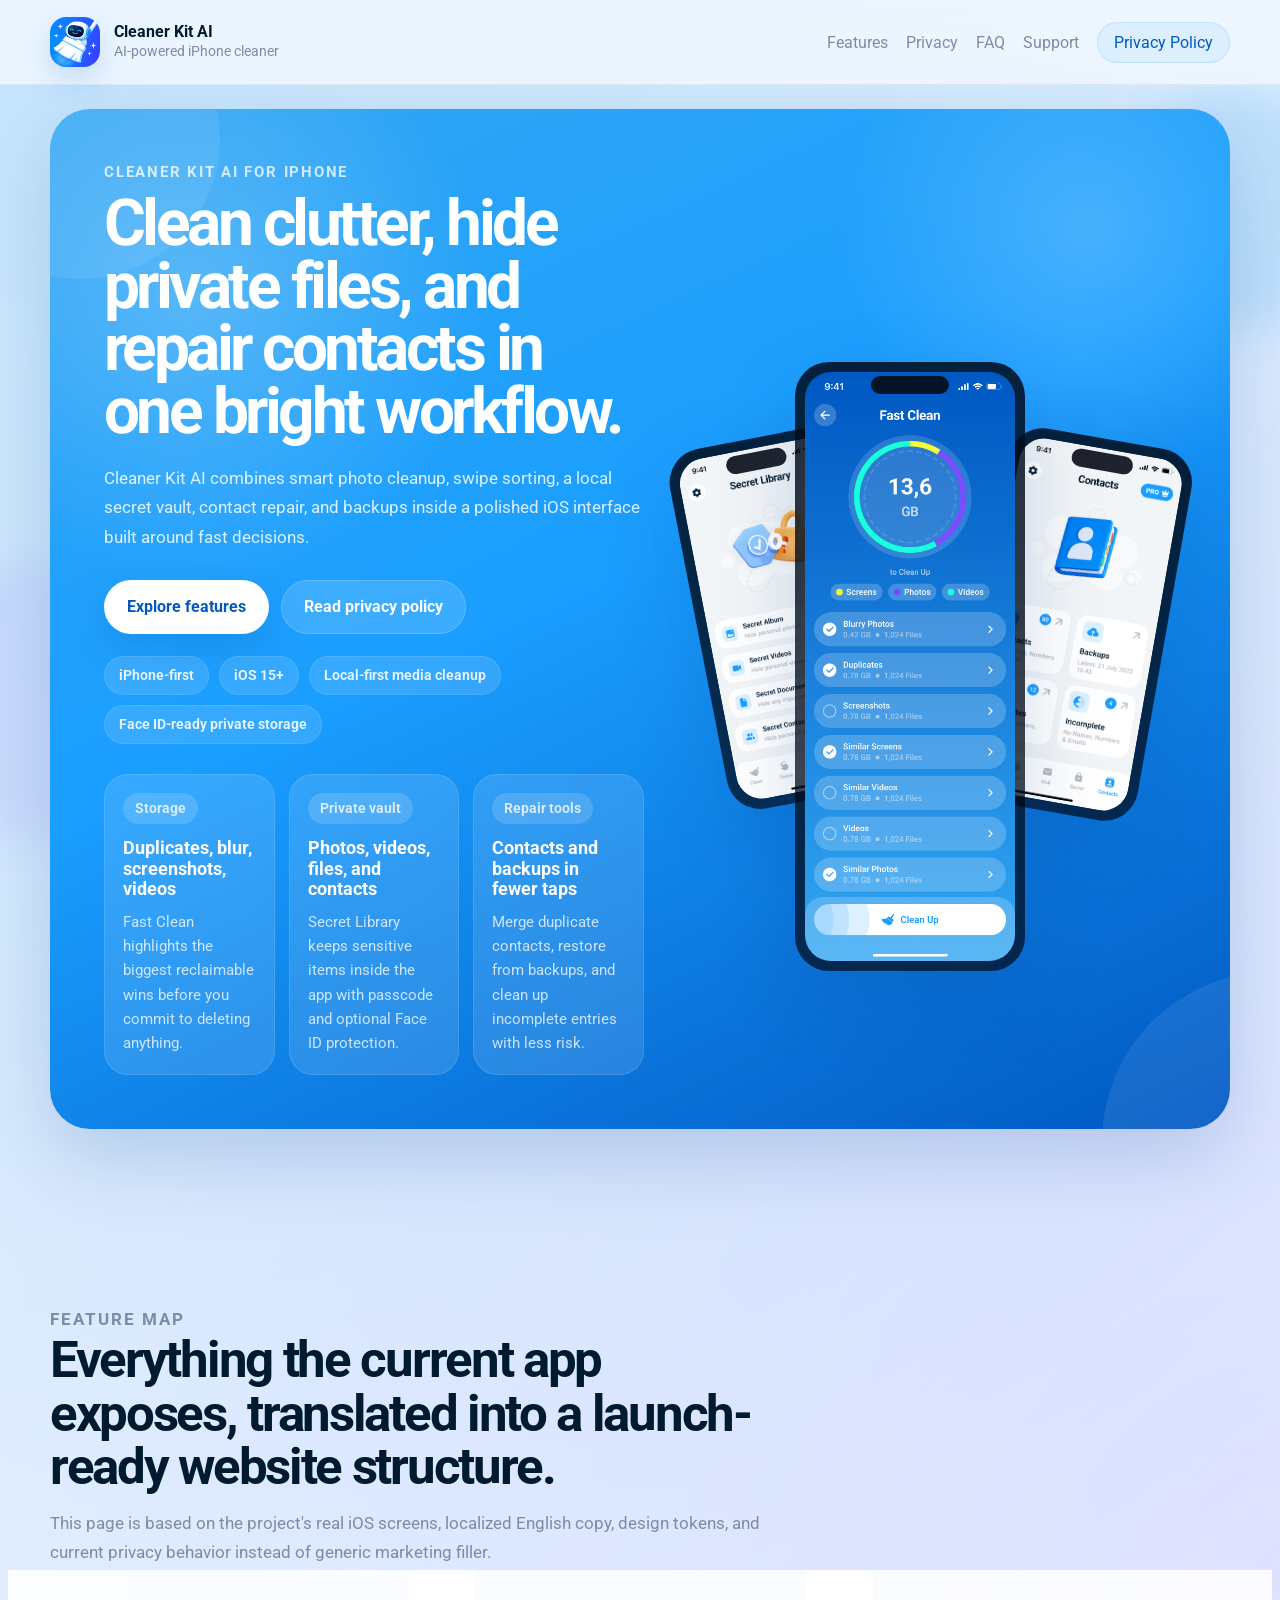
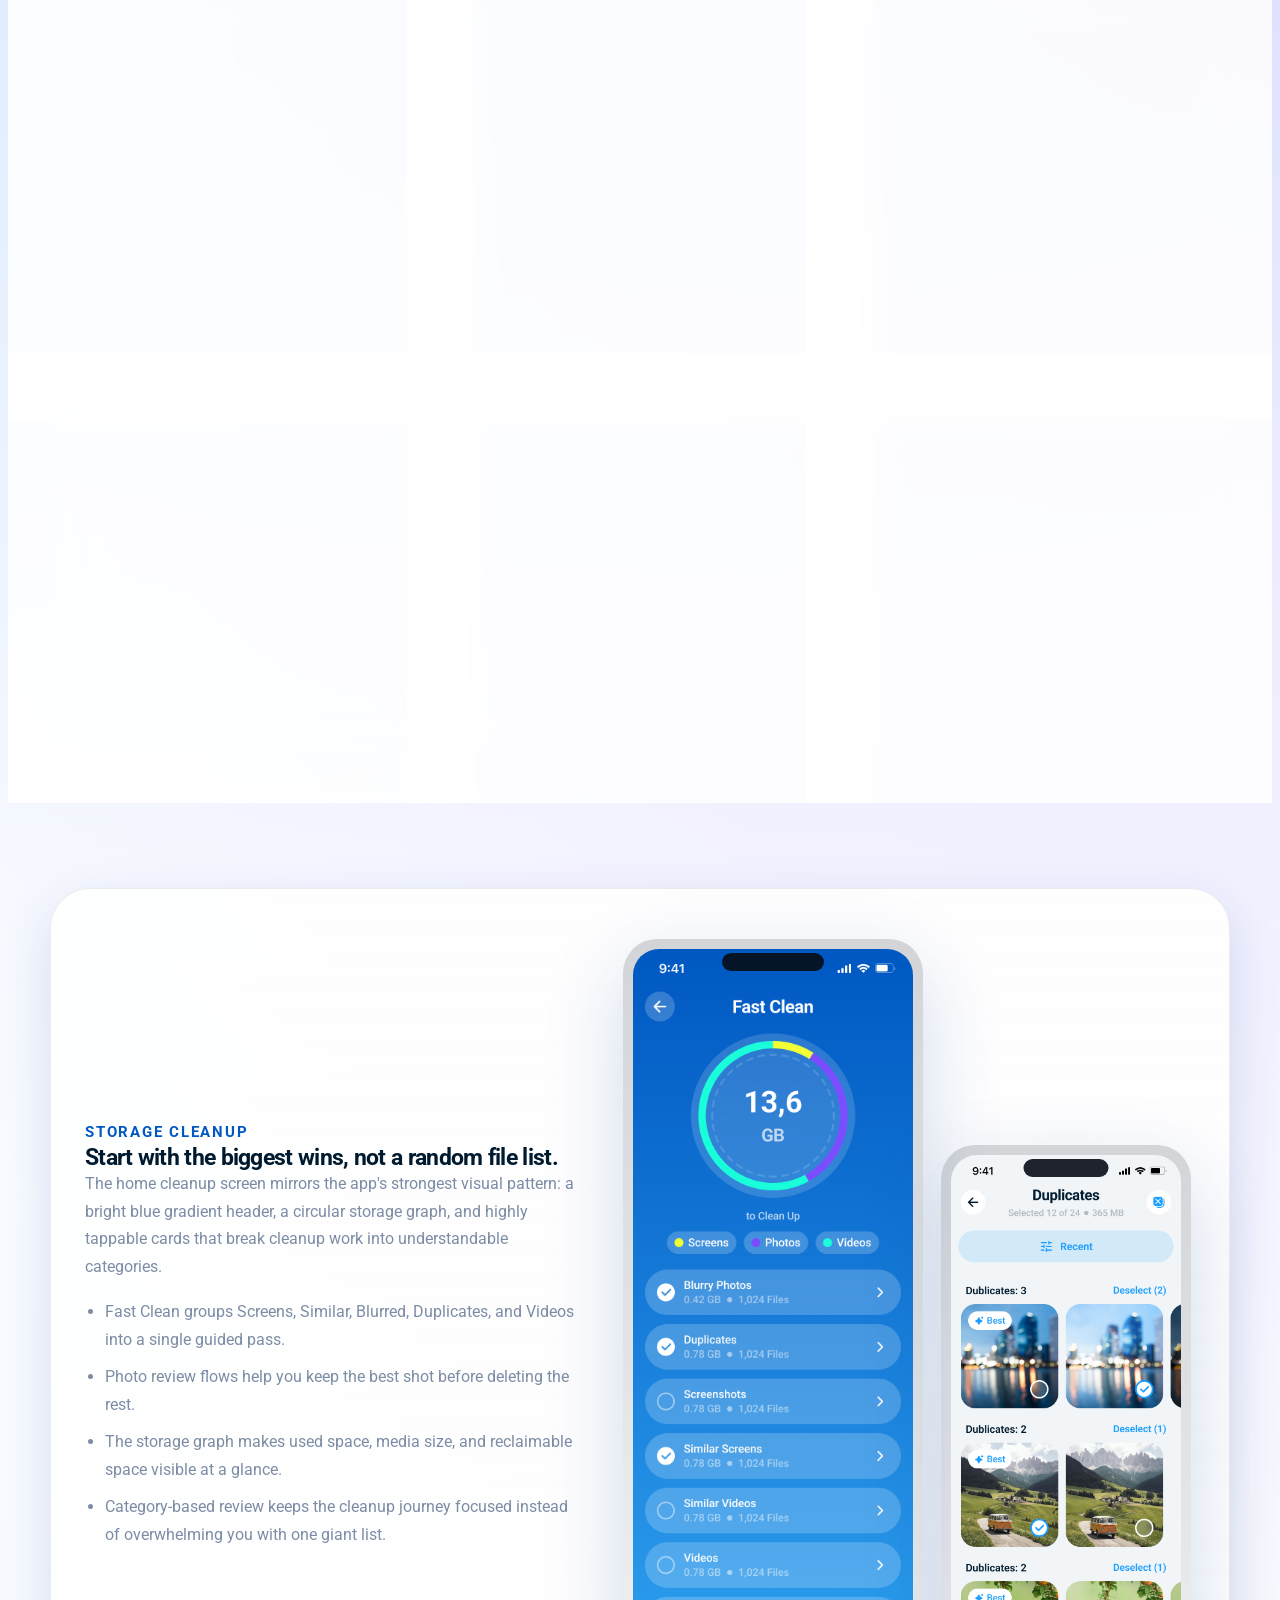
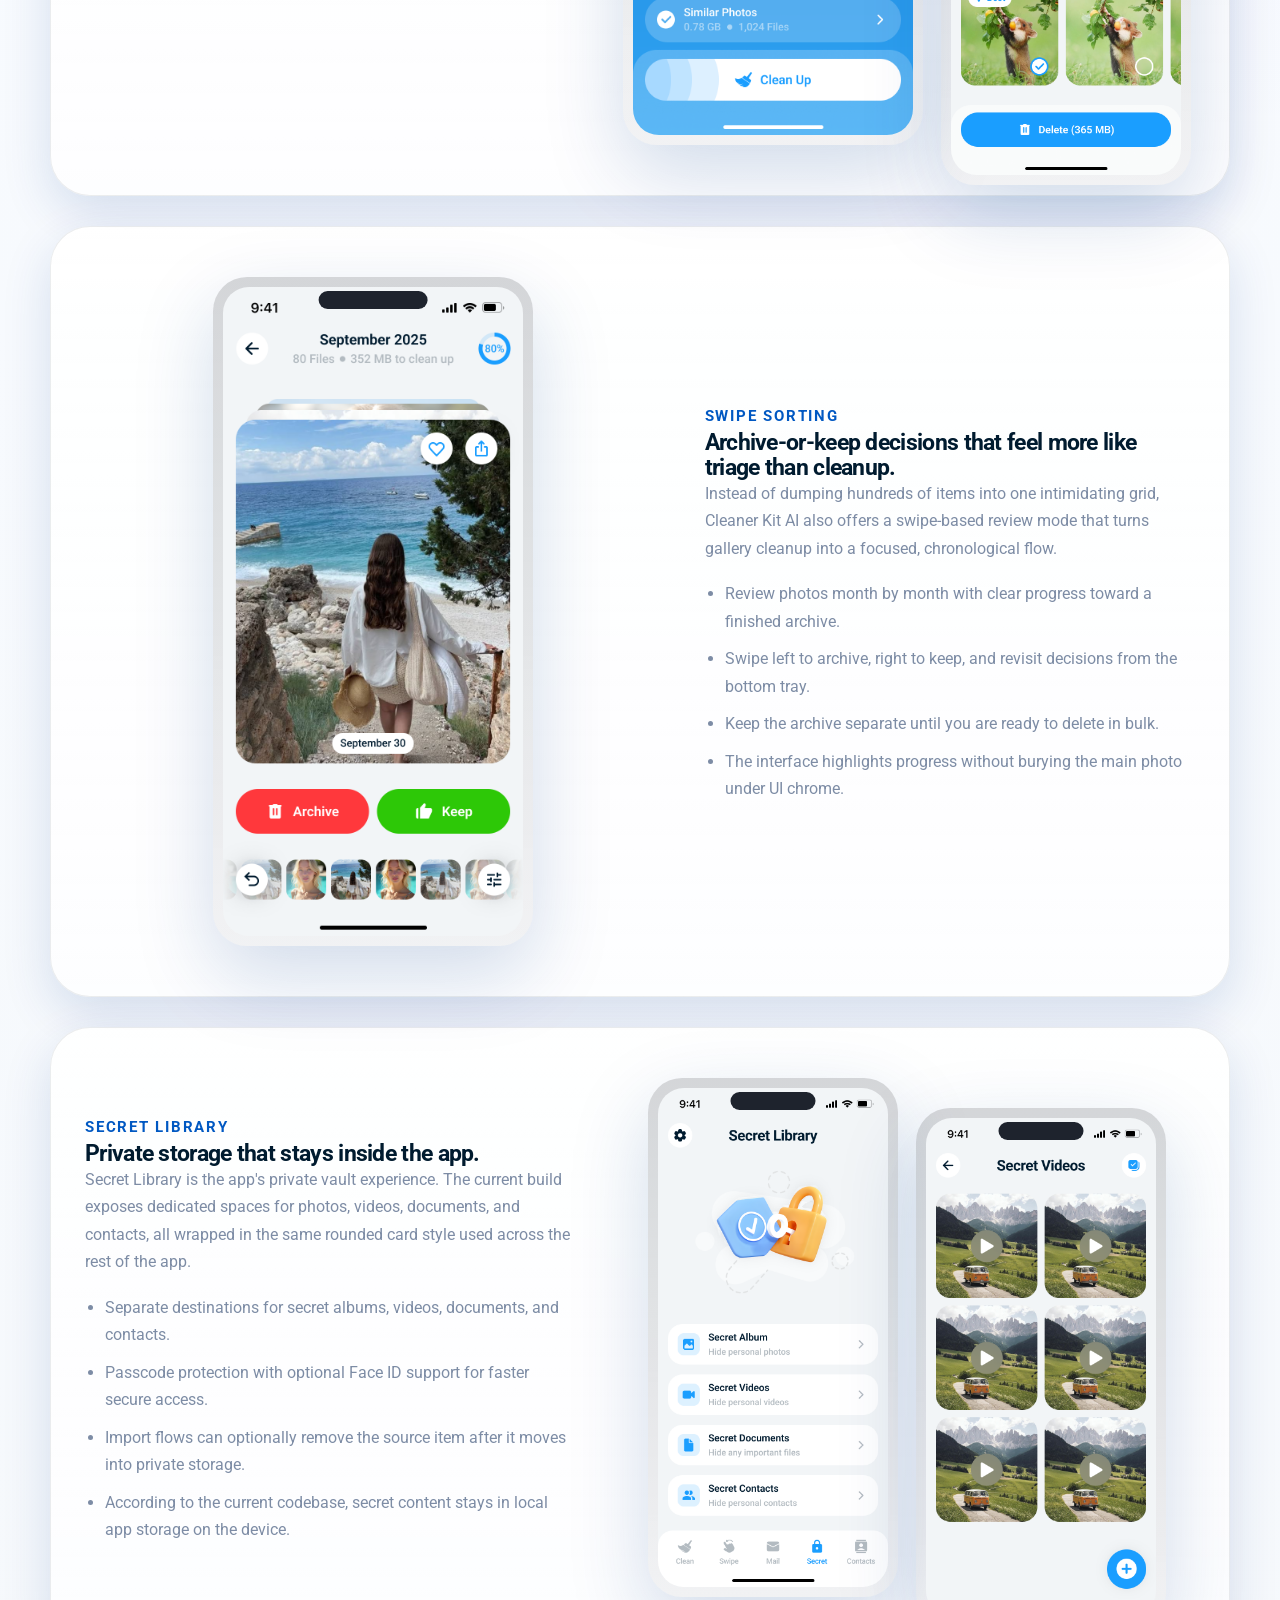
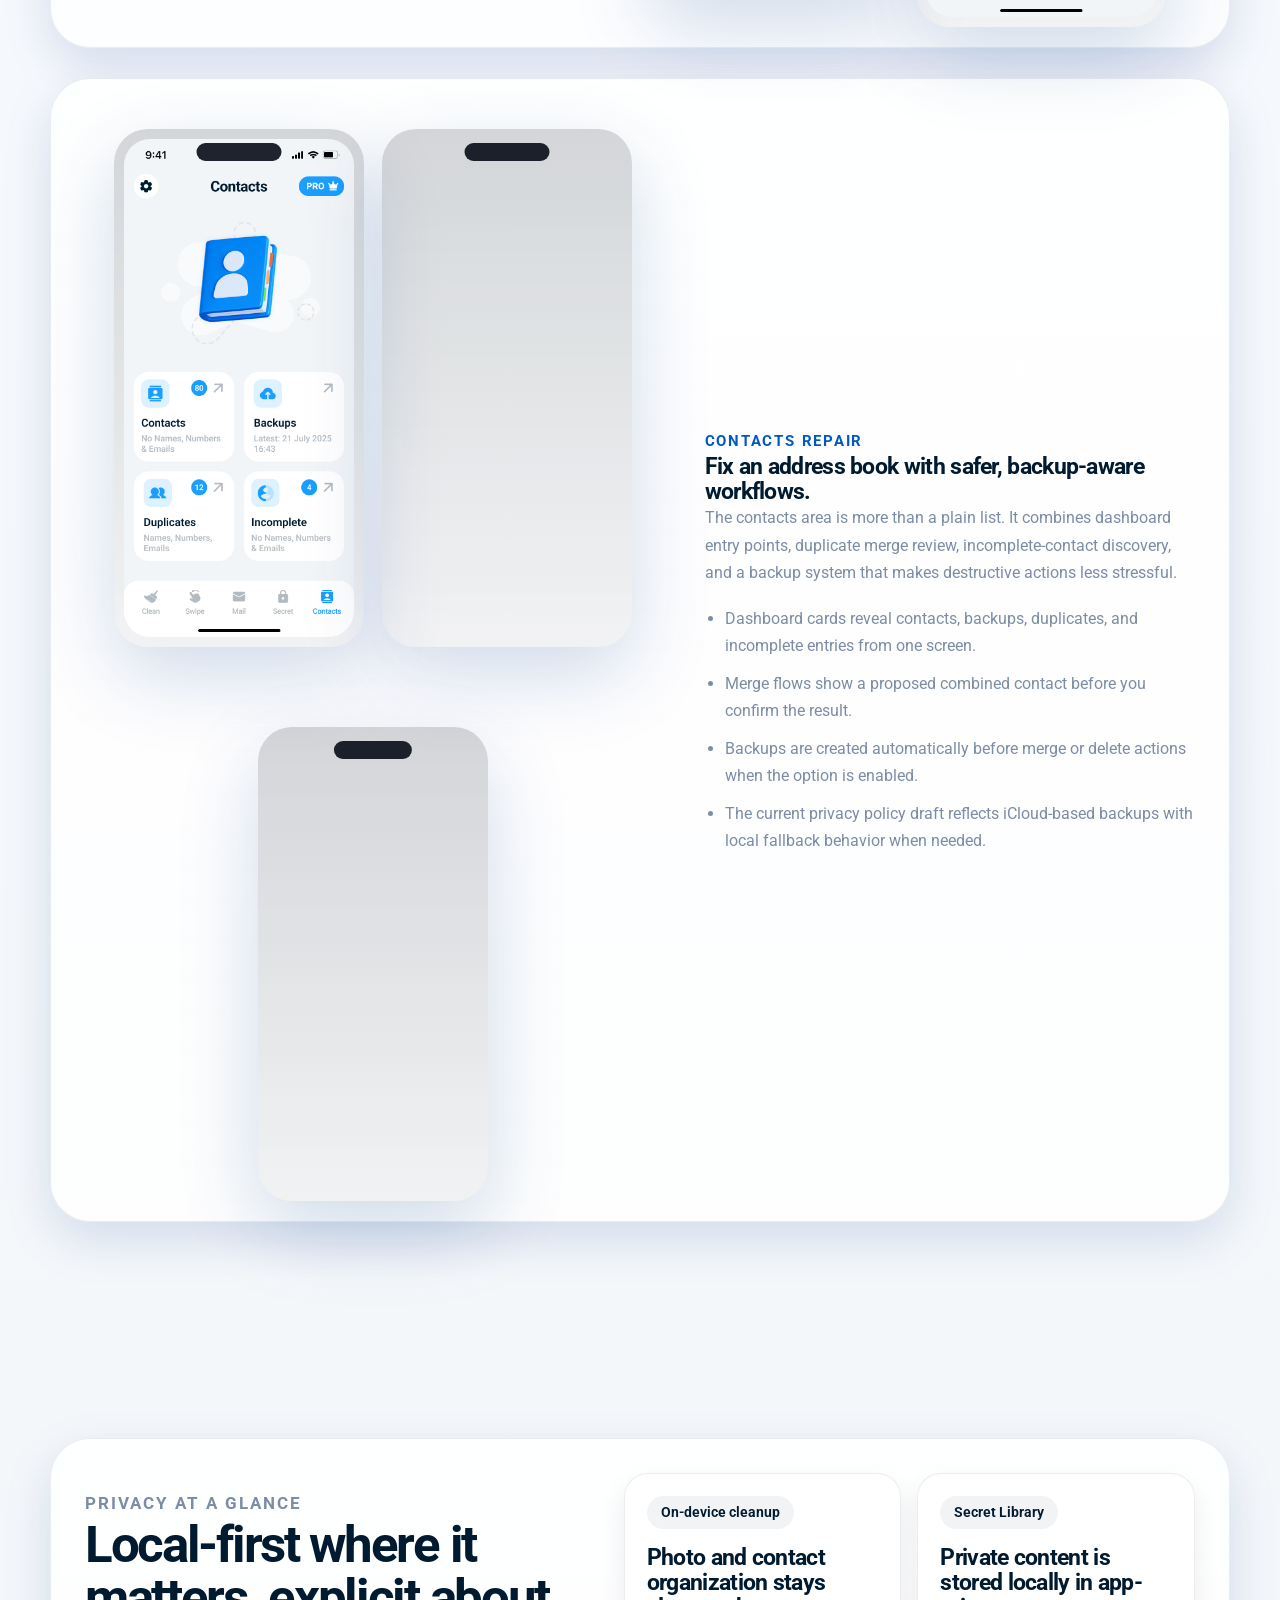
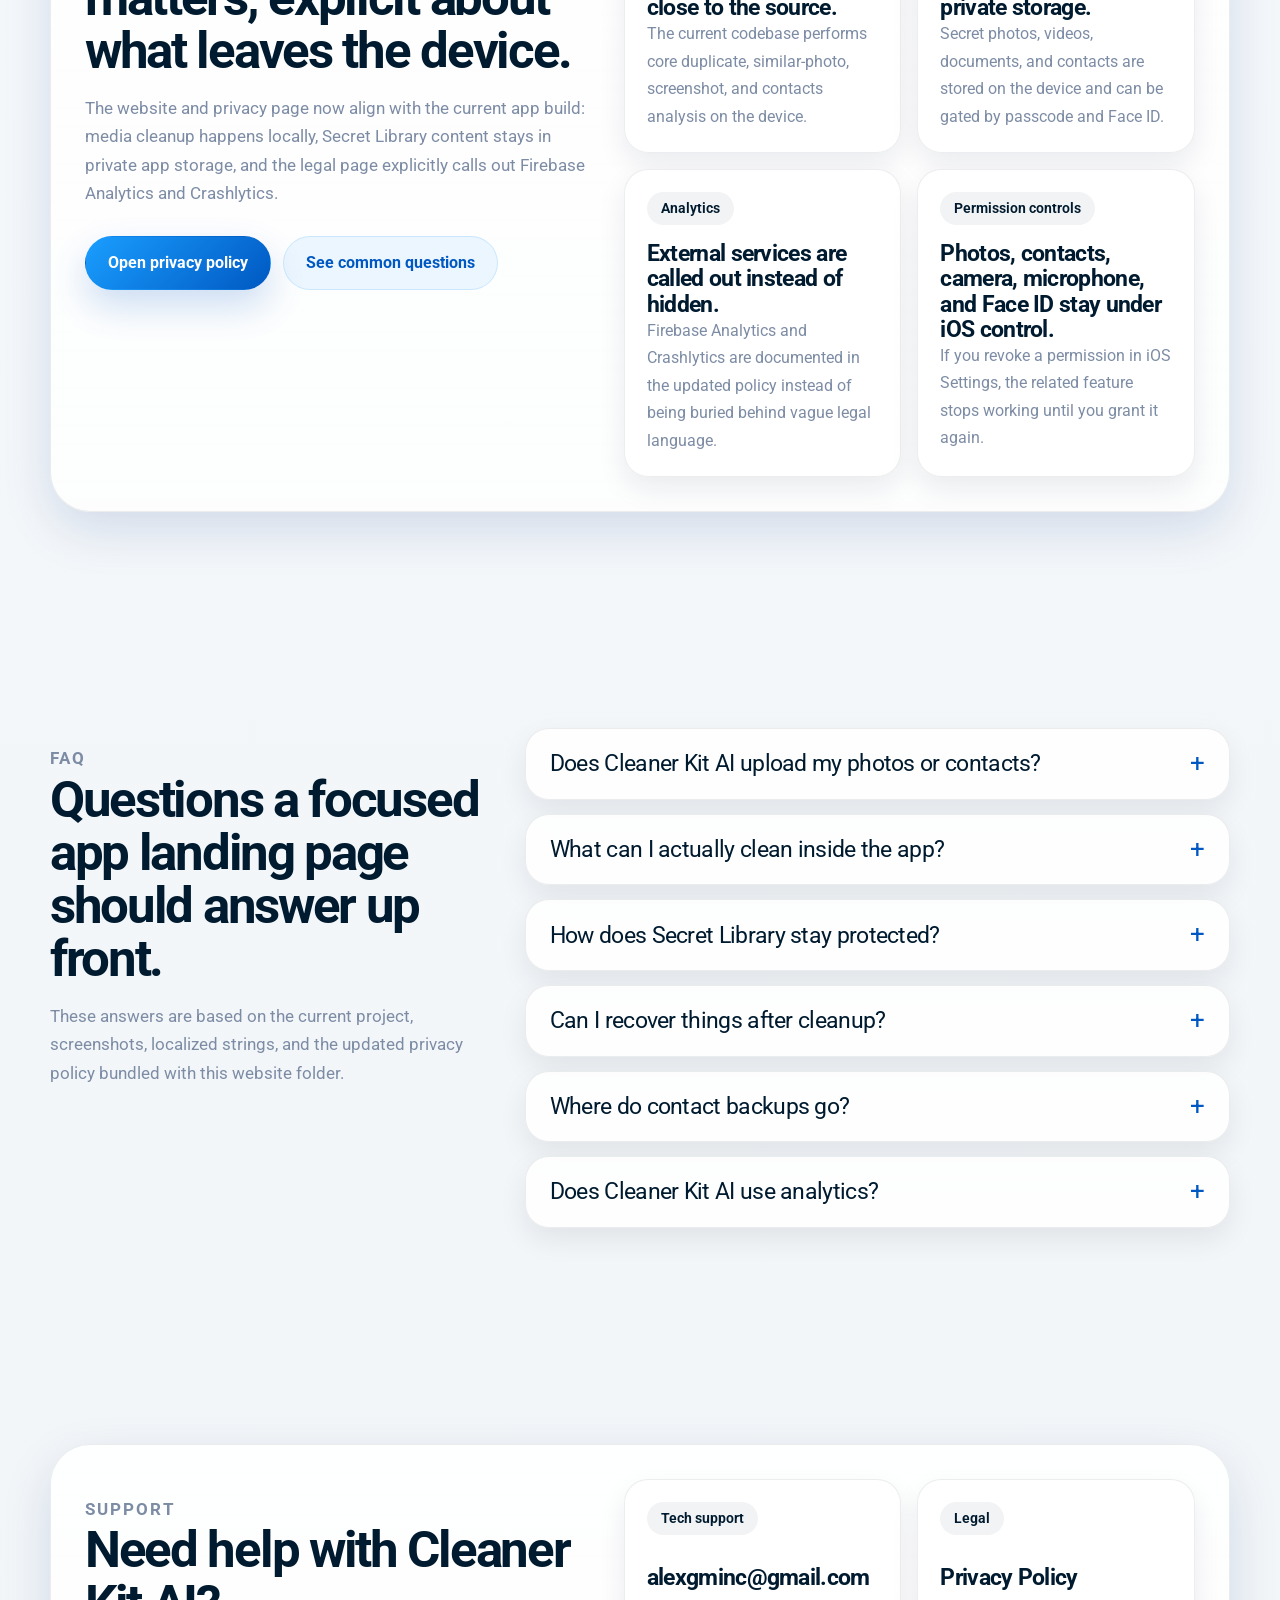
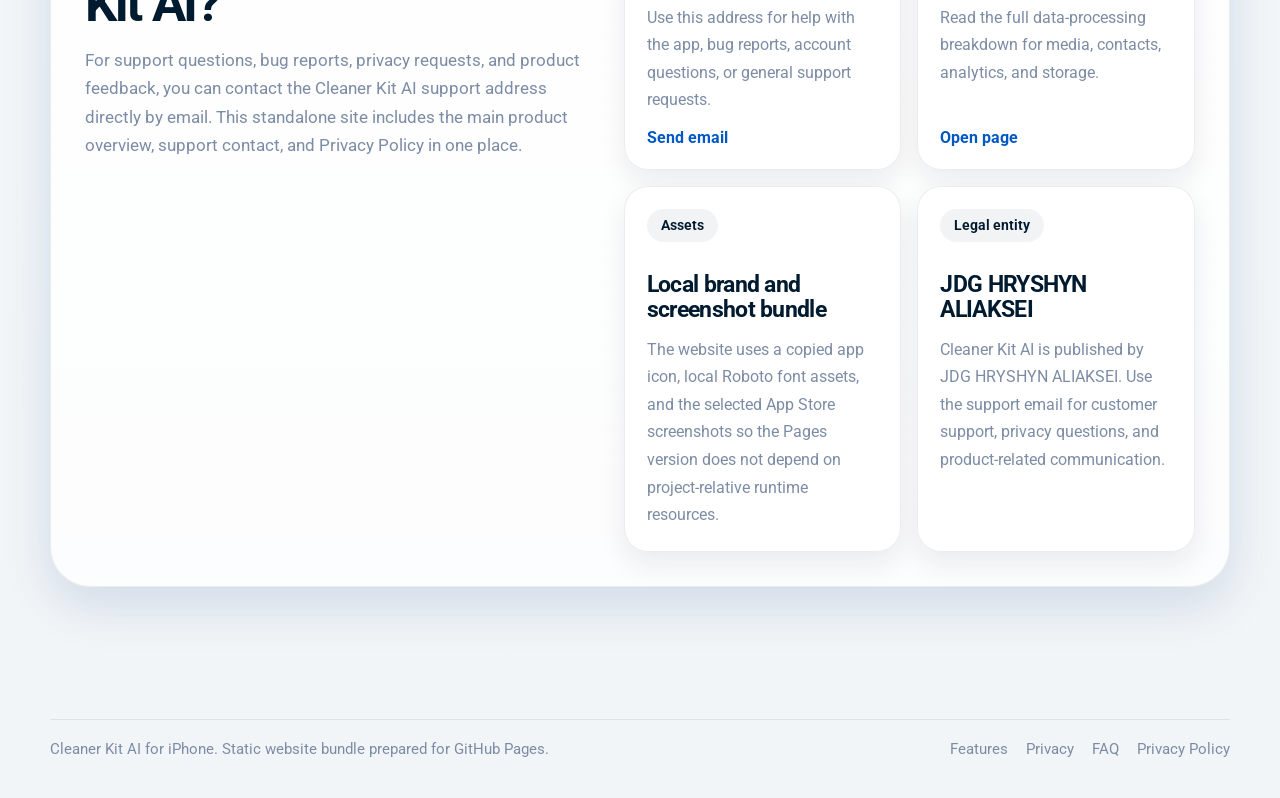
==== index.html @ d98b049e "make web" ====
<!DOCTYPE html>
<html lang="en">
<head>
  <meta charset="utf-8">
  <meta name="viewport" content="width=device-width, initial-scale=1">
  <title>Cleaner Kit AI | AI-Powered iPhone Cleaner for Storage, Contacts &amp; Private Files</title>
  <meta
    name="description"
    content="Cleaner Kit AI helps you remove duplicate photos, protect private files, and repair contacts from one polished iPhone app."
  >
  <meta name="robots" content="index,follow,max-image-preview:large">
  <meta name="theme-color" content="#0058c2">
  <meta property="og:type" content="website">
  <meta property="og:title" content="Cleaner Kit AI | AI-Powered iPhone Cleaner">
  <meta
    property="og:description"
    content="Clean clutter, hide private files, and repair contacts in one bright iPhone workflow."
  >
  <meta property="og:image" content="assets/images/icons/icon-512.png">
  <meta property="og:image:alt" content="Cleaner Kit AI application icon">
  <meta name="twitter:card" content="summary_large_image">
  <link rel="icon" type="image/png" sizes="32x32" href="assets/images/icons/favicon-32.png">
  <link rel="apple-touch-icon" sizes="180x180" href="assets/images/icons/apple-touch-icon.png">
  <link rel="manifest" href="site.webmanifest">
  <link rel="preload" href="assets/fonts/Roboto-VariableFont_wdth,wght.ttf" as="font" type="font/ttf" crossorigin>
  <link rel="stylesheet" href="assets/styles.css">
</head>
<body class="page-home">
  <header class="site-header">
    <div class="shell header-inner">
      <a class="brand" href="index.html" aria-label="Cleaner Kit AI home">
        <img src="assets/images/icons/icon-192.png" width="192" height="192" alt="Cleaner Kit AI app icon">
        <span class="brand__copy">
          <strong>Cleaner Kit AI</strong>
          <span>AI-powered iPhone cleaner</span>
        </span>
      </a>

      <nav class="main-nav" aria-label="Primary">
        <a href="#features">Features</a>
        <a href="#privacy">Privacy</a>
        <a href="#faq">FAQ</a>
        <a href="#contact">Support</a>
        <a class="nav-cta" href="privacy-policy.html">Privacy Policy</a>
      </nav>
    </div>
  </header>

  <main>
    <section class="hero">
      <div class="shell">
        <div class="hero-panel">
          <div class="hero-grid">
            <div class="hero-copy">
              <p class="eyebrow">Cleaner Kit AI for iPhone</p>
              <h1>Clean clutter, hide private files, and repair contacts in one bright workflow.</h1>
              <p class="hero-lead">
                Cleaner Kit AI combines smart photo cleanup, swipe sorting, a local secret vault,
                contact repair, and backups inside a polished iOS interface built around fast
                decisions.
              </p>

              <div class="hero-actions">
                <a class="button button--light" href="#features">Explore features</a>
                <a class="button button--ghost" href="privacy-policy.html">Read privacy policy</a>
              </div>

              <ul class="badge-list" aria-label="Cleaner Kit AI highlights">
                <li>iPhone-first</li>
                <li>iOS 15+</li>
                <li>Local-first media cleanup</li>
                <li>Face ID-ready private storage</li>
              </ul>

              <div class="hero-summary">
                <article class="hero-microcard">
                  <span class="hero-microcard__eyebrow">Storage</span>
                  <h2>Duplicates, blur, screenshots, videos</h2>
                  <p>Fast Clean highlights the biggest reclaimable wins before you commit to deleting anything.</p>
                </article>

                <article class="hero-microcard">
                  <span class="hero-microcard__eyebrow">Private vault</span>
                  <h2>Photos, videos, files, and contacts</h2>
                  <p>Secret Library keeps sensitive items inside the app with passcode and optional Face ID protection.</p>
                </article>

                <article class="hero-microcard">
                  <span class="hero-microcard__eyebrow">Repair tools</span>
                  <h2>Contacts and backups in fewer taps</h2>
                  <p>Merge duplicate contacts, restore from backups, and clean up incomplete entries with less risk.</p>
                </article>
              </div>
            </div>

            <div class="hero-stage" aria-hidden="true">
              <figure class="phone-frame phone-frame--primary">
                <img
                  src="assets/images/screens/fast-clean.png"
                  width="750"
                  height="2104"
                  alt=""
                  decoding="async"
                  fetchpriority="high"
                >
              </figure>

              <figure class="phone-frame phone-frame--secondary">
                <img
                  src="assets/images/screens/secret-home.png"
                  width="750"
                  height="1624"
                  alt=""
                  loading="lazy"
                  decoding="async"
                >
              </figure>

              <figure class="phone-frame phone-frame--tertiary">
                <img
                  src="assets/images/screens/contacts-dashboard.png"
                  width="750"
                  height="1624"
                  alt=""
                  loading="lazy"
                  decoding="async"
                >
              </figure>
            </div>
          </div>
        </div>
      </div>
    </section>

    <section class="section">
      <div class="shell">
        <div class="section-heading">
          <p class="eyebrow">Feature map</p>
          <h2>Everything the current app exposes, translated into a launch-ready website structure.</h2>
          <p>
            This page is based on the project&apos;s real iOS screens, localized English copy, design
            tokens, and current privacy behavior instead of generic marketing filler.
          </p>
        </div>

        <div class="feature-grid">
          <article class="feature-card">
            <span class="feature-card__badge">Smart Cleanup</span>
            <h3>Review clutter before you delete</h3>
            <p>
              Fast Clean surfaces duplicates, similar photos, blurred shots, screenshots, videos,
              and other heavy files with a storage ring and one-tap entry points.
            </p>
            <ul class="feature-tags" aria-label="Smart Cleanup tags">
              <li>Duplicates</li>
              <li>Similar photos</li>
              <li>Blurred items</li>
              <li>Screenshots</li>
            </ul>
          </article>

          <article class="feature-card">
            <span class="feature-card__badge">Fast Review</span>
            <h3>Move through cleanup tasks without losing context</h3>
            <p>
              The interface stays consistent across cleanup flows, so it is easy to jump from the
              storage dashboard into duplicates, screenshots, or swipe sorting without relearning the layout.
            </p>
            <ul class="feature-tags" aria-label="Fast Review tags">
              <li>Clear categories</li>
              <li>Guided flow</li>
              <li>Focused actions</li>
            </ul>
          </article>

          <article class="feature-card">
            <span class="feature-card__badge">Swipe Sorting</span>
            <h3>Go month by month with keep-or-archive decisions</h3>
            <p>
              The swipe flow helps you organize media quickly: archive what you do not need, keep
              favorites, undo the last step, and track progress visually.
            </p>
            <ul class="feature-tags" aria-label="Swipe tags">
              <li>Archive</li>
              <li>Keep</li>
              <li>Progress ring</li>
            </ul>
          </article>

          <article class="feature-card">
            <span class="feature-card__badge">Secret Library</span>
            <h3>Hide personal content behind a passcode</h3>
            <p>
              Store photos, videos, documents, and contacts in private app storage with optional
              Face ID and separate entry points for each content type.
            </p>
            <ul class="feature-tags" aria-label="Secret Library tags">
              <li>Photos</li>
              <li>Videos</li>
              <li>Documents</li>
              <li>Contacts</li>
            </ul>
          </article>

          <article class="feature-card">
            <span class="feature-card__badge">Contacts Toolkit</span>
            <h3>Merge duplicates and restore from backups</h3>
            <p>
              Cleaner Kit AI can surface incomplete contacts, merge duplicates into a cleaner card, and
              create backups before risky edits so you can roll back when needed.
            </p>
            <ul class="feature-tags" aria-label="Contacts tags">
              <li>Duplicates</li>
              <li>Incomplete entries</li>
              <li>Backups</li>
            </ul>
          </article>

          <article class="feature-card">
            <span class="feature-card__badge">Backup Safety</span>
            <h3>Create a rollback before risky contact edits</h3>
            <p>
              Automatic backup flows help you restore contacts after merges or deletions instead of
              hoping nothing went wrong.
            </p>
            <ul class="feature-tags" aria-label="Backup Safety tags">
              <li>Restore</li>
              <li>iCloud-ready</li>
              <li>Safer edits</li>
            </ul>
          </article>
        </div>
      </div>
    </section>

    <section id="features" class="section section--tight-top">
      <div class="shell">
        <article class="feature-block">
          <div class="feature-copy">
            <p class="eyebrow">Storage cleanup</p>
            <h3>Start with the biggest wins, not a random file list.</h3>
            <p>
              The home cleanup screen mirrors the app&apos;s strongest visual pattern: a bright blue
              gradient header, a circular storage graph, and highly tappable cards that break cleanup
              work into understandable categories.
            </p>
            <ul>
              <li>Fast Clean groups Screens, Similar, Blurred, Duplicates, and Videos into a single guided pass.</li>
              <li>Photo review flows help you keep the best shot before deleting the rest.</li>
              <li>The storage graph makes used space, media size, and reclaimable space visible at a glance.</li>
              <li>Category-based review keeps the cleanup journey focused instead of overwhelming you with one giant list.</li>
          </ul>
          </div>

          <div class="feature-visual feature-visual--split">
            <figure class="phone-frame">
              <img
                src="assets/images/screens/fast-clean.png"
                width="750"
                height="2104"
                alt="Cleaner Kit AI Fast Clean screen showing a circular cleanup graph and category list for screenshots, duplicates, similar photos, and videos."
                loading="lazy"
                decoding="async"
              >
            </figure>

            <figure class="phone-frame phone-frame--offset">
              <img
                src="assets/images/screens/duplicates-selection.png"
                width="750"
                height="2022"
                alt="Cleaner Kit AI duplicate photo review screen where the best photo is highlighted and selected for deletion."
                loading="lazy"
                decoding="async"
              >
            </figure>
          </div>
        </article>

        <article class="feature-block feature-block--reverse">
          <div class="feature-copy">
            <p class="eyebrow">Swipe sorting</p>
            <h3>Archive-or-keep decisions that feel more like triage than cleanup.</h3>
            <p>
              Instead of dumping hundreds of items into one intimidating grid, Cleaner Kit AI also offers
              a swipe-based review mode that turns gallery cleanup into a focused, chronological flow.
            </p>
            <ul>
              <li>Review photos month by month with clear progress toward a finished archive.</li>
              <li>Swipe left to archive, right to keep, and revisit decisions from the bottom tray.</li>
              <li>Keep the archive separate until you are ready to delete in bulk.</li>
              <li>The interface highlights progress without burying the main photo under UI chrome.</li>
            </ul>
          </div>

          <div class="feature-visual">
            <figure class="phone-frame">
              <img
                src="assets/images/screens/swipe-card.png"
                width="750"
                height="1624"
                alt="Cleaner Kit AI swipe screen with archive and keep actions below a large photo card."
                loading="lazy"
                decoding="async"
              >
            </figure>
          </div>
        </article>

        <article class="feature-block">
          <div class="feature-copy">
            <p class="eyebrow">Secret Library</p>
            <h3>Private storage that stays inside the app.</h3>
            <p>
              Secret Library is the app&apos;s private vault experience. The current build exposes
              dedicated spaces for photos, videos, documents, and contacts, all wrapped in the same
              rounded card style used across the rest of the app.
            </p>
            <ul>
              <li>Separate destinations for secret albums, videos, documents, and contacts.</li>
              <li>Passcode protection with optional Face ID support for faster secure access.</li>
              <li>Import flows can optionally remove the source item after it moves into private storage.</li>
              <li>According to the current codebase, secret content stays in local app storage on the device.</li>
            </ul>
          </div>

          <div class="feature-visual feature-visual--stack">
            <figure class="phone-frame">
              <img
                src="assets/images/screens/secret-home.png"
                width="750"
                height="1624"
                alt="Cleaner Kit AI Secret Library home screen with sections for secret albums, videos, documents, and contacts."
                loading="lazy"
                decoding="async"
              >
            </figure>

            <figure class="phone-frame">
              <img
                src="assets/images/screens/secret-videos.png"
                width="750"
                height="1624"
                alt="Cleaner Kit AI Secret Videos screen with hidden video thumbnails inside the private vault."
                loading="lazy"
                decoding="async"
              >
            </figure>
          </div>
        </article>

        <article class="feature-block feature-block--reverse">
          <div class="feature-copy">
            <p class="eyebrow">Contacts repair</p>
            <h3>Fix an address book with safer, backup-aware workflows.</h3>
            <p>
              The contacts area is more than a plain list. It combines dashboard entry points,
              duplicate merge review, incomplete-contact discovery, and a backup system that makes
              destructive actions less stressful.
            </p>
            <ul>
              <li>Dashboard cards reveal contacts, backups, duplicates, and incomplete entries from one screen.</li>
              <li>Merge flows show a proposed combined contact before you confirm the result.</li>
              <li>Backups are created automatically before merge or delete actions when the option is enabled.</li>
              <li>The current privacy policy draft reflects iCloud-based backups with local fallback behavior when needed.</li>
            </ul>
          </div>

          <div class="feature-visual feature-visual--stack">
            <figure class="phone-frame">
              <img
                src="assets/images/screens/contacts-dashboard.png"
                width="750"
                height="1624"
                alt="Cleaner Kit AI contacts dashboard with cards for contacts, backups, duplicates, and incomplete entries."
                loading="lazy"
                decoding="async"
              >
            </figure>

            <figure class="phone-frame">
              <img
                src="assets/images/screens/contacts-merge.png"
                width="750"
                height="1624"
                alt="Cleaner Kit AI duplicate contacts merge screen showing a merged contact preview and selectable contact rows."
                loading="lazy"
                decoding="async"
              >
            </figure>

            <figure class="phone-frame">
              <img
                src="assets/images/screens/contacts-backups.png"
                width="750"
                height="1624"
                alt="Cleaner Kit AI backups screen with automatic backup switch and a list of contact backups."
                loading="lazy"
                decoding="async"
              >
            </figure>
          </div>
        </article>

      </div>
    </section>

    <section id="privacy" class="section">
      <div class="shell">
        <div class="security-panel">
          <div class="security-panel__intro">
            <p class="eyebrow">Privacy at a glance</p>
            <h2>Local-first where it matters, explicit about what leaves the device.</h2>
            <p>
              The website and privacy page now align with the current app build: media cleanup happens
              locally, Secret Library content stays in private app storage, and the legal page
              explicitly calls out Firebase Analytics and Crashlytics.
            </p>
            <div class="hero-actions">
              <a class="button button--primary" href="privacy-policy.html">Open privacy policy</a>
              <a class="button button--soft" href="#faq">See common questions</a>
            </div>
          </div>

          <div class="security-grid">
            <article class="security-card">
              <span class="security-card__badge">On-device cleanup</span>
              <h3>Photo and contact organization stays close to the source.</h3>
              <p>The current codebase performs core duplicate, similar-photo, screenshot, and contacts analysis on the device.</p>
            </article>

            <article class="security-card">
              <span class="security-card__badge">Secret Library</span>
              <h3>Private content is stored locally in app-private storage.</h3>
              <p>Secret photos, videos, documents, and contacts are stored on the device and can be gated by passcode and Face ID.</p>
            </article>

            <article class="security-card">
              <span class="security-card__badge">Analytics</span>
              <h3>External services are called out instead of hidden.</h3>
              <p>Firebase Analytics and Crashlytics are documented in the updated policy instead of being buried behind vague legal language.</p>
            </article>

            <article class="security-card">
              <span class="security-card__badge">Permission controls</span>
              <h3>Photos, contacts, camera, microphone, and Face ID stay under iOS control.</h3>
              <p>If you revoke a permission in iOS Settings, the related feature stops working until you grant it again.</p>
            </article>
          </div>
        </div>
      </div>
    </section>

    <section id="faq" class="section">
      <div class="shell">
        <div class="faq-wrap">
          <div class="faq-intro">
            <p class="eyebrow">FAQ</p>
            <h2>Questions a focused app landing page should answer up front.</h2>
            <p>
              These answers are based on the current project, screenshots, localized strings, and the
              updated privacy policy bundled with this website folder.
            </p>
          </div>

          <div class="faq-list">
            <details class="faq-item">
              <summary><span>Does Cleaner Kit AI upload my photos or contacts?</span></summary>
              <p>
                Core cleanup and contact organization flows are local-first in the current codebase.
                The privacy policy still documents external services such as Firebase Analytics,
                Crashlytics, and iCloud backups where they apply.
              </p>
            </details>

            <details class="faq-item">
              <summary><span>What can I actually clean inside the app?</span></summary>
              <p>
                The current build covers duplicate and similar photos, blurry shots, screenshots,
                videos, swipe-based archive review, private files in Secret Library, duplicate
                contacts, incomplete contacts, and backup-aware cleanup flows.
              </p>
            </details>

            <details class="faq-item">
              <summary><span>How does Secret Library stay protected?</span></summary>
              <p>
                Secret Library can be protected with a passcode and optional Face ID. The current
                implementation stores imported private content locally inside the app&apos;s private storage.
              </p>
            </details>

            <details class="faq-item">
              <summary><span>Can I recover things after cleanup?</span></summary>
              <p>
                The app&apos;s deletion flow reminds users that deleted media remains in the iPhone&apos;s
                Recently Deleted album for 30 days, so recovery can still happen there before permanent removal.
              </p>
            </details>

            <details class="faq-item">
              <summary><span>Where do contact backups go?</span></summary>
              <p>
                The current privacy policy reflects iCloud-backed contact backups, with local on-device
                fallback behavior when iCloud is unavailable. That makes the contacts feature safer for
                merge and delete operations.
              </p>
            </details>

            <details class="faq-item">
              <summary><span>Does Cleaner Kit AI use analytics?</span></summary>
              <p>
                Yes. The current app integrates Firebase Analytics and Firebase Crashlytics to measure
                usage and stability. The updated privacy page explains the relevant categories and limits.
              </p>
            </details>
          </div>
        </div>
      </div>
    </section>

    <section id="contact" class="section">
      <div class="shell">
        <div class="support-panel">
          <div class="support-panel__intro">
            <p class="eyebrow">Support</p>
            <h2>Need help with Cleaner Kit AI?</h2>
            <p>
              For support questions, bug reports, privacy requests, and product feedback, you can
              contact the Cleaner Kit AI support address directly by email. This standalone site
              includes the main product overview, support contact, and Privacy Policy in one place.
            </p>
          </div>

          <div class="support-grid">
            <a
              class="support-card"
              href="mailto:alexgminc@gmail.com"
            >
              <span class="support-card__kicker">Tech support</span>
              <strong>alexgminc@gmail.com</strong>
              <p>Use this address for help with the app, bug reports, account questions, or general support requests.</p>
              <span class="support-card__arrow">Send email</span>
            </a>

            <a
              class="support-card"
              href="privacy-policy.html"
            >
              <span class="support-card__kicker">Legal</span>
              <strong>Privacy Policy</strong>
              <p>Read the full data-processing breakdown for media, contacts, analytics, and storage.</p>
              <span class="support-card__arrow">Open page</span>
            </a>

            <div class="support-card">
              <span class="support-card__kicker">Assets</span>
              <strong>Local brand and screenshot bundle</strong>
              <p>
                The website uses a copied app icon, local Roboto font assets, and the selected App Store
                screenshots so the Pages version does not depend on project-relative runtime resources.
              </p>
            </div>

            <div class="support-card">
              <span class="support-card__kicker">Legal entity</span>
              <strong>JDG HRYSHYN ALIAKSEI</strong>
              <p>
                Cleaner Kit AI is published by JDG HRYSHYN ALIAKSEI. Use the support email for
                customer support, privacy questions, and product-related communication.
              </p>
            </div>
          </div>
        </div>
      </div>
    </section>
  </main>

  <footer class="site-footer">
    <div class="shell footer-inner">
      <p>Cleaner Kit AI for iPhone. Static website bundle prepared for GitHub Pages.</p>

      <div class="footer-links">
        <a href="#features">Features</a>
        <a href="#privacy">Privacy</a>
        <a href="#faq">FAQ</a>
        <a href="privacy-policy.html">Privacy Policy</a>
      </div>
    </div>
  </footer>
</body>
</html>
---- assets/styles.css ----
@font-face {
  font-family: "Roboto Flex";
  src: url("fonts/Roboto-VariableFont_wdth,wght.ttf") format("truetype");
  font-display: swap;
}

:root {
  --bg: #f2f5f7;
  --bg-soft: #eef6ff;
  --surface: rgba(255, 255, 255, 0.86);
  --surface-strong: #ffffff;
  --surface-tint: rgba(255, 255, 255, 0.28);
  --text: #001b2f;
  --muted: #7d8ca5;
  --line: rgba(0, 27, 47, 0.08);
  --line-strong: rgba(255, 255, 255, 0.18);
  --blue-500: #31a6f3;
  --blue-600: #1a9eff;
  --blue-700: #0058c2;
  --blue-800: #003f97;
  --green: #2dc807;
  --yellow: #f2ff36;
  --violet: #7c4dff;
  --red: #ff383c;
  --shadow-lg: 0 28px 80px rgba(0, 60, 140, 0.18);
  --shadow-md: 0 18px 50px rgba(0, 60, 140, 0.14);
  --shadow-sm: 0 12px 28px rgba(0, 27, 47, 0.08);
  --radius-xl: 40px;
  --radius-lg: 30px;
  --radius-md: 24px;
  --radius-sm: 18px;
  --shell: min(1180px, calc(100vw - 32px));
  --header-height: 84px;
}

* {
  box-sizing: border-box;
}

html {
  scroll-behavior: smooth;
}

body {
  margin: 0;
  min-width: 320px;
  font-family: "Roboto Flex", "Roboto", -apple-system, BlinkMacSystemFont, "Segoe UI", sans-serif;
  color: var(--text);
  background:
    radial-gradient(circle at top left, rgba(49, 166, 243, 0.24), transparent 28%),
    radial-gradient(circle at right 18%, rgba(124, 77, 255, 0.12), transparent 24%),
    linear-gradient(180deg, #f1f8ff 0%, #f8fbff 28%, var(--bg) 100%);
}

body::before,
body::after {
  content: "";
  position: fixed;
  pointer-events: none;
  z-index: -1;
  filter: blur(18px);
}

body::before {
  top: 88px;
  right: -80px;
  width: 240px;
  height: 240px;
  border-radius: 50%;
  background: rgba(49, 166, 243, 0.16);
}

body::after {
  bottom: 60px;
  left: -100px;
  width: 280px;
  height: 280px;
  border-radius: 50%;
  background: rgba(124, 77, 255, 0.08);
}

img {
  display: block;
  max-width: 100%;
}

a {
  color: inherit;
  text-decoration: none;
}

p,
li {
  color: var(--text);
}

.shell {
  width: var(--shell);
  margin: 0 auto;
}

.eyebrow {
  margin: 0 0 12px;
  font-size: 0.92rem;
  font-weight: 700;
  letter-spacing: 0.12em;
  text-transform: uppercase;
}

.section {
  padding: 108px 0;
}

.section--tight-top {
  padding-top: 32px;
}

.section-heading {
  max-width: 720px;
  margin-bottom: 34px;
}

.section-heading h2,
.support-panel__intro h2,
.security-panel__intro h2,
.faq-intro h2,
.legal-article h2,
.legal-hero__copy h1,
.not-found__panel h1 {
  margin: 0;
  font-size: clamp(2rem, 4vw, 3.6rem);
  line-height: 1.04;
  letter-spacing: -0.045em;
}

.section-heading p,
.support-panel__intro p,
.security-panel__intro p,
.faq-intro p,
.legal-hero__copy p,
.not-found__panel p {
  margin: 16px 0 0;
  font-size: 1.05rem;
  line-height: 1.7;
  color: var(--muted);
}

.site-header {
  position: sticky;
  top: 0;
  z-index: 30;
  backdrop-filter: blur(18px);
  background: rgba(242, 248, 255, 0.82);
  border-bottom: 1px solid rgba(0, 27, 47, 0.06);
}

.header-inner {
  min-height: var(--header-height);
  display: flex;
  align-items: center;
  justify-content: space-between;
  gap: 24px;
}

.brand {
  display: inline-flex;
  align-items: center;
  gap: 14px;
  min-width: 0;
}

.brand img {
  width: 50px;
  height: 50px;
  border-radius: 16px;
  box-shadow: 0 12px 30px rgba(0, 88, 194, 0.16);
}

.brand__copy {
  display: flex;
  flex-direction: column;
  gap: 3px;
}

.brand__copy strong {
  font-size: 1.02rem;
  line-height: 1;
}

.brand__copy span {
  color: var(--muted);
  font-size: 0.9rem;
  line-height: 1.1;
}

.main-nav {
  display: flex;
  align-items: center;
  justify-content: flex-end;
  flex-wrap: wrap;
  gap: 10px 18px;
}

.main-nav a {
  font-size: 0.98rem;
  color: var(--muted);
  transition: color 0.2s ease, transform 0.2s ease;
}

.main-nav a:hover,
.main-nav a:focus-visible {
  color: var(--text);
}

.main-nav .nav-cta,
.main-nav a[aria-current="page"] {
  padding: 10px 16px;
  border-radius: 999px;
  color: var(--blue-700);
  border: 1px solid rgba(26, 158, 255, 0.16);
  background: rgba(26, 158, 255, 0.08);
}

.hero {
  padding: 24px 0 52px;
}

.hero-panel,
.legal-hero__panel {
  position: relative;
  overflow: hidden;
  border-radius: var(--radius-xl);
  box-shadow: var(--shadow-lg);
}

.hero-panel {
  padding: clamp(32px, 5vw, 54px);
  background:
    radial-gradient(circle at 12% 18%, rgba(255, 255, 255, 0.22), transparent 22%),
    radial-gradient(circle at 88% 12%, rgba(255, 255, 255, 0.18), transparent 18%),
    linear-gradient(155deg, var(--blue-500) 0%, var(--blue-600) 46%, var(--blue-700) 100%);
  color: #fff;
}

.hero-panel::before,
.legal-hero__panel::before {
  content: "";
  position: absolute;
  inset: auto -18% -18% auto;
  width: 340px;
  height: 340px;
  border-radius: 50%;
  background: rgba(255, 255, 255, 0.08);
}

.hero-panel::after,
.legal-hero__panel::after {
  content: "";
  position: absolute;
  left: -110px;
  top: -110px;
  width: 280px;
  height: 280px;
  border-radius: 50%;
  background: rgba(255, 255, 255, 0.08);
}

.hero-grid {
  position: relative;
  z-index: 1;
  display: grid;
  grid-template-columns: minmax(0, 1.05fr) minmax(320px, 0.95fr);
  gap: 30px 44px;
  align-items: center;
}

.hero-copy {
  max-width: 640px;
}

.hero-copy .eyebrow,
.legal-hero__copy .eyebrow {
  color: rgba(255, 255, 255, 0.76);
}

.hero-copy h1 {
  margin: 0;
  font-size: clamp(2.4rem, 5vw, 4.8rem);
  line-height: 0.98;
  letter-spacing: -0.055em;
}

.hero-lead {
  margin: 20px 0 0;
  max-width: 620px;
  font-size: 1.08rem;
  line-height: 1.7;
  color: rgba(255, 255, 255, 0.84);
}

.hero-actions,
.legal-hero__actions,
.not-found__actions {
  display: flex;
  flex-wrap: wrap;
  gap: 12px;
  margin-top: 28px;
}

.button {
  display: inline-flex;
  align-items: center;
  justify-content: center;
  gap: 10px;
  min-height: 54px;
  padding: 0 22px;
  border-radius: 999px;
  border: 1px solid transparent;
  font-weight: 700;
  font-size: 1rem;
  line-height: 1;
  transition:
    transform 0.2s ease,
    box-shadow 0.2s ease,
    background-color 0.2s ease,
    border-color 0.2s ease,
    color 0.2s ease;
}

.button:hover,
.button:focus-visible {
  transform: translateY(-1px);
}

.button--light {
  color: var(--blue-700);
  background: #ffffff;
  box-shadow: 0 16px 36px rgba(0, 75, 173, 0.18);
}

.button--ghost {
  color: #ffffff;
  background: rgba(255, 255, 255, 0.14);
  border-color: rgba(255, 255, 255, 0.18);
}

.button--primary {
  color: #ffffff;
  background: linear-gradient(135deg, var(--blue-600), var(--blue-700));
  box-shadow: 0 16px 36px rgba(0, 88, 194, 0.2);
}

.button--soft {
  color: var(--blue-700);
  background: rgba(26, 158, 255, 0.08);
  border-color: rgba(26, 158, 255, 0.16);
}

.badge-list,
.feature-tags {
  display: flex;
  flex-wrap: wrap;
  gap: 10px;
  list-style: none;
  padding: 0;
  margin: 22px 0 0;
}

.badge-list li,
.feature-tags li,
.feature-card__badge,
.support-card__kicker,
.security-card__badge,
.legal-meta,
.legal-nav__card a,
.notice,
.hero-microcard__eyebrow {
  border-radius: 999px;
  font-size: 0.9rem;
  font-weight: 650;
}

.badge-list li {
  padding: 10px 14px;
  color: rgba(255, 255, 255, 0.88);
  background: rgba(255, 255, 255, 0.12);
  border: 1px solid rgba(255, 255, 255, 0.1);
}

.hero-summary {
  display: grid;
  grid-template-columns: repeat(3, minmax(0, 1fr));
  gap: 14px;
  margin-top: 30px;
}

.hero-microcard {
  padding: 18px;
  border-radius: 24px;
  background: rgba(255, 255, 255, 0.12);
  border: 1px solid rgba(255, 255, 255, 0.12);
  backdrop-filter: blur(10px);
}

.hero-microcard__eyebrow {
  display: inline-flex;
  padding: 7px 12px;
  background: rgba(255, 255, 255, 0.14);
  color: rgba(255, 255, 255, 0.8);
}

.hero-microcard h2 {
  margin: 14px 0 0;
  font-size: 1.15rem;
  line-height: 1.12;
}

.hero-microcard p {
  margin: 10px 0 0;
  font-size: 0.95rem;
  line-height: 1.6;
  color: rgba(255, 255, 255, 0.76);
}

.hero-stage {
  position: relative;
  min-height: 620px;
}

.phone-frame {
  position: relative;
  overflow: hidden;
  width: min(100%, 320px);
  margin-inline: auto;
  border-radius: 34px;
  background: linear-gradient(180deg, rgba(16, 26, 41, 0.18), rgba(16, 26, 41, 0.05));
  padding: 10px;
  box-shadow: var(--shadow-lg);
}

.phone-frame::before {
  content: "";
  position: absolute;
  top: 14px;
  left: 50%;
  z-index: 2;
  width: 34%;
  height: 18px;
  border-radius: 999px;
  transform: translateX(-50%);
  background: rgba(7, 13, 24, 0.9);
}

.phone-frame img {
  width: 100%;
  height: auto;
  border-radius: 26px;
}

.hero-stage .phone-frame {
  position: absolute;
  width: min(100%, 240px);
  background: linear-gradient(180deg, rgba(0, 11, 27, 0.86), rgba(0, 11, 27, 0.72));
  padding: 10px;
  transform: var(--phone-transform);
}

.hero-stage .phone-frame--primary {
  --phone-transform: translateX(0);
  left: 22%;
  top: 6%;
  width: 230px;
  z-index: 3;
}

.hero-stage .phone-frame--secondary {
  --phone-transform: rotate(-11deg);
  left: 2%;
  bottom: 18%;
  z-index: 2;
  width: 180px;
}

.hero-stage .phone-frame--tertiary {
  --phone-transform: rotate(10deg);
  right: 2%;
  top: 18%;
  width: 185px;
  z-index: 1;
}

.feature-grid {
  display: grid;
  grid-template-columns: repeat(3, minmax(0, 1fr));
  gap: 18px;
}

.feature-card,
.security-card,
.support-card,
.faq-item,
.legal-nav__card,
.legal-article {
  background: var(--surface);
  border: 1px solid var(--line);
  box-shadow: var(--shadow-sm);
  backdrop-filter: blur(14px);
}

.feature-card {
  display: flex;
  flex-direction: column;
  gap: 14px;
  min-height: 100%;
  padding: 26px;
  border-radius: var(--radius-md);
}

.feature-card__badge,
.support-card__kicker,
.security-card__badge,
.legal-meta,
.notice {
  display: inline-flex;
  align-self: flex-start;
  padding: 8px 14px;
}

.feature-card__badge {
  background: rgba(26, 158, 255, 0.08);
  color: var(--blue-700);
}

.feature-card h3,
.feature-copy h3,
.support-card strong,
.security-card h3,
.legal-article h3,
.faq-item summary span {
  margin: 0;
  font-size: 1.45rem;
  line-height: 1.08;
  letter-spacing: -0.03em;
}

.feature-card p,
.feature-copy p,
.feature-copy li,
.support-card p,
.security-card p,
.legal-article p,
.legal-article li,
.faq-item p {
  margin: 0;
  line-height: 1.72;
  color: var(--muted);
}

.feature-tags {
  margin-top: auto;
}

.feature-tags li {
  padding: 8px 12px;
  background: rgba(0, 27, 47, 0.04);
  color: var(--text);
}

.feature-block {
  display: grid;
  grid-template-columns: minmax(0, 0.92fr) minmax(0, 1.08fr);
  gap: 28px 44px;
  align-items: center;
  margin-top: 30px;
  padding: clamp(24px, 4vw, 34px);
  border-radius: var(--radius-xl);
  background: linear-gradient(180deg, rgba(255, 255, 255, 0.9), rgba(255, 255, 255, 0.78));
  border: 1px solid var(--line);
  box-shadow: var(--shadow-md);
}

.feature-block:first-child {
  margin-top: 0;
}

.feature-block--reverse {
  grid-template-columns: minmax(0, 1.08fr) minmax(0, 0.92fr);
}

.feature-block--reverse .feature-copy {
  order: 2;
}

.feature-block--reverse .feature-visual {
  order: 1;
}

.feature-copy .eyebrow {
  color: var(--blue-700);
}

.feature-copy p + ul,
.legal-article p + ul,
.legal-article p + table,
.legal-article table + h4 {
  margin-top: 18px;
}

.feature-copy ul,
.legal-article ul {
  padding-left: 20px;
}

.feature-copy li,
.legal-article li {
  margin: 0 0 10px;
}

.feature-visual {
  position: relative;
  min-height: 0;
  display: flex;
  align-items: center;
  justify-content: center;
}

.feature-visual--split {
  display: grid;
  grid-template-columns: minmax(220px, 300px) minmax(220px, 250px);
  align-items: end;
  justify-content: center;
  gap: 18px;
}

.feature-visual--split .phone-frame--offset {
  transform: translateY(40px);
}

.feature-visual--stack {
  display: grid;
  grid-template-columns: repeat(2, minmax(220px, 250px));
  justify-content: center;
  align-items: start;
  gap: 18px;
}

.feature-visual--stack .phone-frame {
  width: 100%;
}

.feature-visual--stack .phone-frame:nth-child(3) {
  grid-column: 1 / -1;
  max-width: 230px;
  justify-self: center;
}

.feature-visual--stack .phone-frame:last-child {
  transform: translateY(30px);
}

.security-panel,
.support-panel {
  display: grid;
  grid-template-columns: minmax(0, 0.95fr) minmax(0, 1.05fr);
  gap: 22px;
  align-items: start;
  padding: clamp(24px, 4vw, 34px);
  border-radius: var(--radius-xl);
  background: linear-gradient(180deg, rgba(255, 255, 255, 0.92), rgba(255, 255, 255, 0.78));
  border: 1px solid var(--line);
  box-shadow: var(--shadow-md);
}

.security-grid,
.support-grid {
  display: grid;
  grid-template-columns: repeat(2, minmax(0, 1fr));
  gap: 16px;
}

.security-card,
.support-card {
  border-radius: var(--radius-md);
  padding: 22px;
}

.security-card__badge,
.support-card__kicker {
  margin-bottom: 16px;
  background: rgba(0, 27, 47, 0.05);
  color: var(--text);
}

.support-card {
  display: flex;
  flex-direction: column;
  gap: 14px;
  transition: transform 0.2s ease, box-shadow 0.2s ease, border-color 0.2s ease;
}

.support-card:hover,
.support-card:focus-visible {
  transform: translateY(-2px);
  box-shadow: var(--shadow-md);
  border-color: rgba(26, 158, 255, 0.16);
}

.support-card__arrow {
  margin-top: auto;
  color: var(--blue-700);
  font-weight: 700;
}

.notice {
  background: rgba(255, 246, 200, 0.88);
  color: #765700;
}

.faq-wrap {
  display: grid;
  grid-template-columns: minmax(0, 0.78fr) minmax(0, 1.22fr);
  gap: 24px;
  align-items: start;
}

.faq-list {
  display: flex;
  flex-direction: column;
  gap: 14px;
}

.faq-item {
  border-radius: var(--radius-md);
  overflow: hidden;
}

.faq-item summary {
  cursor: pointer;
  list-style: none;
  display: flex;
  align-items: center;
  justify-content: space-between;
  gap: 16px;
  padding: 22px 24px;
}

.faq-item summary::-webkit-details-marker {
  display: none;
}

.faq-item summary::after {
  content: "+";
  flex: 0 0 auto;
  color: var(--blue-700);
  font-size: 1.6rem;
  line-height: 1;
}

.faq-item[open] summary::after {
  content: "−";
}

.faq-item p {
  padding: 0 24px 24px;
}

.site-footer {
  padding: 24px 0 40px;
}

.footer-inner {
  display: flex;
  align-items: center;
  justify-content: space-between;
  flex-wrap: wrap;
  gap: 18px;
  padding-top: 20px;
  border-top: 1px solid rgba(0, 27, 47, 0.08);
}

.site-footer p {
  margin: 0;
  color: var(--muted);
  font-size: 0.95rem;
}

.footer-links {
  display: flex;
  flex-wrap: wrap;
  gap: 10px 18px;
}

.footer-links a {
  color: var(--muted);
  font-size: 0.95rem;
}

.legal-hero {
  padding: 24px 0 34px;
}

.legal-hero__panel {
  padding: clamp(30px, 4vw, 44px);
  background:
    radial-gradient(circle at 16% 18%, rgba(255, 255, 255, 0.18), transparent 22%),
    radial-gradient(circle at 90% 16%, rgba(255, 255, 255, 0.12), transparent 20%),
    linear-gradient(150deg, var(--blue-700) 0%, var(--blue-600) 48%, var(--blue-500) 100%);
}

.legal-hero__copy {
  position: relative;
  z-index: 1;
  max-width: 780px;
  color: #ffffff;
}

.legal-main {
  padding: 0 0 80px;
}

.legal-layout {
  display: grid;
  grid-template-columns: 290px minmax(0, 1fr);
  gap: 24px;
  align-items: start;
}

.legal-nav {
  position: sticky;
  top: calc(var(--header-height) + 22px);
}

.legal-nav__card {
  border-radius: var(--radius-md);
  padding: 22px;
}

.legal-nav__card h2 {
  margin: 0 0 14px;
  font-size: 1.15rem;
  line-height: 1.1;
}

.legal-nav__card nav {
  display: flex;
  flex-direction: column;
  gap: 10px;
}

.legal-nav__card a {
  color: var(--muted);
  transition: color 0.2s ease, transform 0.2s ease;
}

.legal-nav__card a:hover,
.legal-nav__card a:focus-visible {
  color: var(--text);
  transform: translateX(2px);
}

.legal-article {
  border-radius: var(--radius-xl);
  padding: clamp(24px, 4vw, 36px);
}

.legal-article > *:first-child {
  margin-top: 0;
}

.legal-meta {
  margin-bottom: 18px;
  background: rgba(26, 158, 255, 0.08);
  color: var(--blue-700);
}

.legal-article h2 {
  margin-bottom: 12px;
}

.legal-article h3 {
  margin-top: 34px;
  margin-bottom: 12px;
}

.legal-article h4 {
  margin: 28px 0 12px;
  font-size: 1.1rem;
  line-height: 1.2;
}

.legal-lead {
  font-size: 1.05rem;
}

.legal-callout,
.legal-footnote {
  margin-top: 22px;
  padding: 18px 20px;
  border-radius: var(--radius-sm);
}

.legal-callout {
  background: rgba(255, 246, 200, 0.82);
  border: 1px solid rgba(255, 214, 94, 0.56);
  color: #5a4200;
}

.legal-footnote {
  background: rgba(26, 158, 255, 0.06);
  border: 1px solid rgba(26, 158, 255, 0.12);
}

.legal-chips {
  display: flex;
  flex-wrap: wrap;
  gap: 10px;
  margin: 22px 0 0;
  padding: 0;
  list-style: none;
}

.legal-chips li {
  padding: 9px 14px;
  border-radius: 999px;
  background: rgba(26, 158, 255, 0.06);
  color: var(--blue-700);
  font-weight: 700;
}

.legal-article table {
  width: 100%;
  border-collapse: collapse;
  overflow: hidden;
  border-radius: var(--radius-md);
  border: 1px solid var(--line);
  background: rgba(255, 255, 255, 0.8);
}

.legal-article th,
.legal-article td {
  padding: 16px;
  text-align: left;
  vertical-align: top;
  border-bottom: 1px solid var(--line);
}

.legal-article th {
  font-size: 0.92rem;
  color: var(--muted);
  background: rgba(26, 158, 255, 0.06);
}

.legal-article tr:last-child td {
  border-bottom: none;
}

.legal-article code {
  font-family: ui-monospace, SFMono-Regular, Menlo, Monaco, Consolas, monospace;
  font-size: 0.92em;
}

.legal-article a {
  color: var(--blue-700);
}

.not-found {
  padding: 56px 0 88px;
}

.not-found__panel {
  max-width: 760px;
  margin: 0 auto;
  padding: clamp(28px, 5vw, 48px);
  text-align: center;
  border-radius: var(--radius-xl);
  background: rgba(255, 255, 255, 0.88);
  border: 1px solid var(--line);
  box-shadow: var(--shadow-lg);
}

.not-found__panel .eyebrow {
  color: var(--blue-700);
}

.not-found__actions {
  justify-content: center;
}

#features,
#privacy,
#faq,
#contact,
#summary,
#data-we-process,
#sources,
#how-we-use-data,
#sharing,
#retention,
#rights,
#international-transfers,
#security,
#children,
#changes,
#contact-legal {
  scroll-margin-top: calc(var(--header-height) + 24px);
}

@media (max-width: 1080px) {
  .hero-grid,
  .feature-block,
  .feature-block--reverse,
  .security-panel,
  .support-panel,
  .faq-wrap,
  .legal-layout {
    grid-template-columns: 1fr;
  }

  .feature-block--reverse .feature-copy,
  .feature-block--reverse .feature-visual {
    order: initial;
  }

  .legal-nav {
    position: static;
  }

  .hero-stage {
    min-height: 520px;
  }

  .hero-summary,
  .feature-grid,
  .security-grid,
  .support-grid {
    grid-template-columns: repeat(2, minmax(0, 1fr));
  }
}

@media (max-width: 760px) {
  :root {
    --shell: min(100vw - 24px, 1180px);
  }

  .section {
    padding: 80px 0;
  }

  .header-inner {
    padding: 14px 0;
    align-items: flex-start;
  }

  .brand__copy span {
    display: none;
  }

  .main-nav {
    gap: 8px 14px;
  }

  .main-nav a {
    font-size: 0.92rem;
  }

  .hero-copy h1 {
    font-size: clamp(2.2rem, 10vw, 3.8rem);
  }

  .hero-summary,
  .feature-grid,
  .security-grid,
  .support-grid,
  .feature-visual--stack {
    grid-template-columns: 1fr;
  }

  .hero-stage {
    min-height: 470px;
  }

  .hero-stage .phone-frame--primary {
    left: 50%;
    width: min(100%, 250px);
    --phone-transform: translateX(-50%);
  }

  .hero-stage .phone-frame--secondary {
    left: 0;
    bottom: 10%;
    width: 170px;
  }

  .hero-stage .phone-frame--tertiary {
    right: 0;
    top: 26%;
    width: 170px;
  }

  .feature-visual--split {
    grid-template-columns: 1fr;
    justify-items: center;
  }

  .feature-visual--split .phone-frame--offset,
  .feature-visual--stack .phone-frame:last-child {
    transform: none;
  }

  .feature-visual--stack .phone-frame:nth-child(3) {
    grid-column: auto;
    max-width: none;
  }

  .legal-article {
    padding: 24px 20px;
  }

  .legal-article table,
  .legal-article thead,
  .legal-article tbody,
  .legal-article tr,
  .legal-article th,
  .legal-article td {
    display: block;
  }

  .legal-article thead {
    display: none;
  }

  .legal-article tr {
    border-bottom: 1px solid var(--line);
  }

  .legal-article td {
    padding: 14px 16px;
    border-bottom: none;
  }

  .footer-inner {
    align-items: flex-start;
  }
}

@media (prefers-reduced-motion: no-preference) {
  .hero-stage .phone-frame--primary {
    animation: float-primary 7s ease-in-out infinite;
  }

  .hero-stage .phone-frame--secondary {
    animation: float-secondary 8s ease-in-out infinite;
  }

  .hero-stage .phone-frame--tertiary {
    animation: float-tertiary 9s ease-in-out infinite;
  }
}

@media (prefers-reduced-motion: reduce) {
  html {
    scroll-behavior: auto;
  }
}

@keyframes float-primary {
  0%,
  100% {
    transform: var(--phone-transform) translateY(0);
  }

  50% {
    transform: var(--phone-transform) translateY(-10px);
  }
}

@keyframes float-secondary {
  0%,
  100% {
    transform: var(--phone-transform) translateY(0);
  }

  50% {
    transform: var(--phone-transform) translateY(-10px);
  }
}

@keyframes float-tertiary {
  0%,
  100% {
    transform: var(--phone-transform) translateY(0);
  }

  50% {
    transform: var(--phone-transform) translateY(-12px);
  }
}
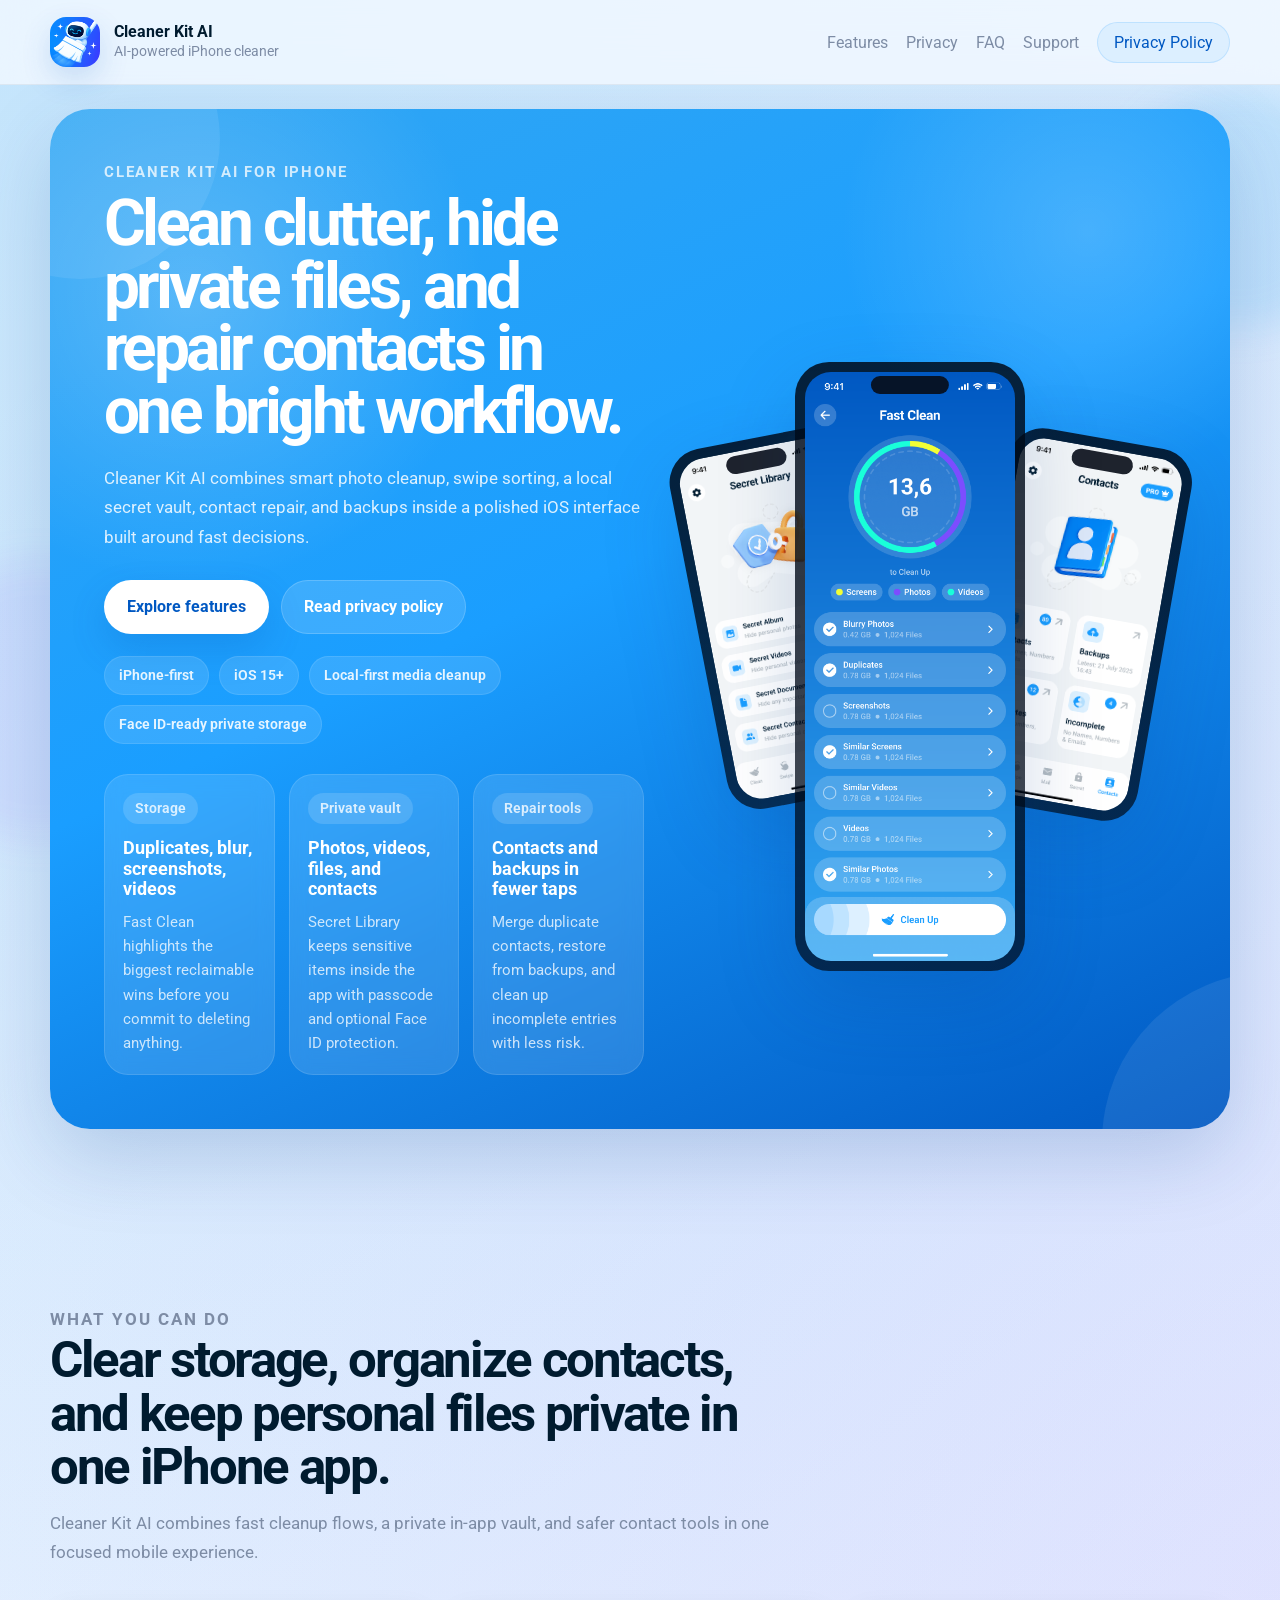
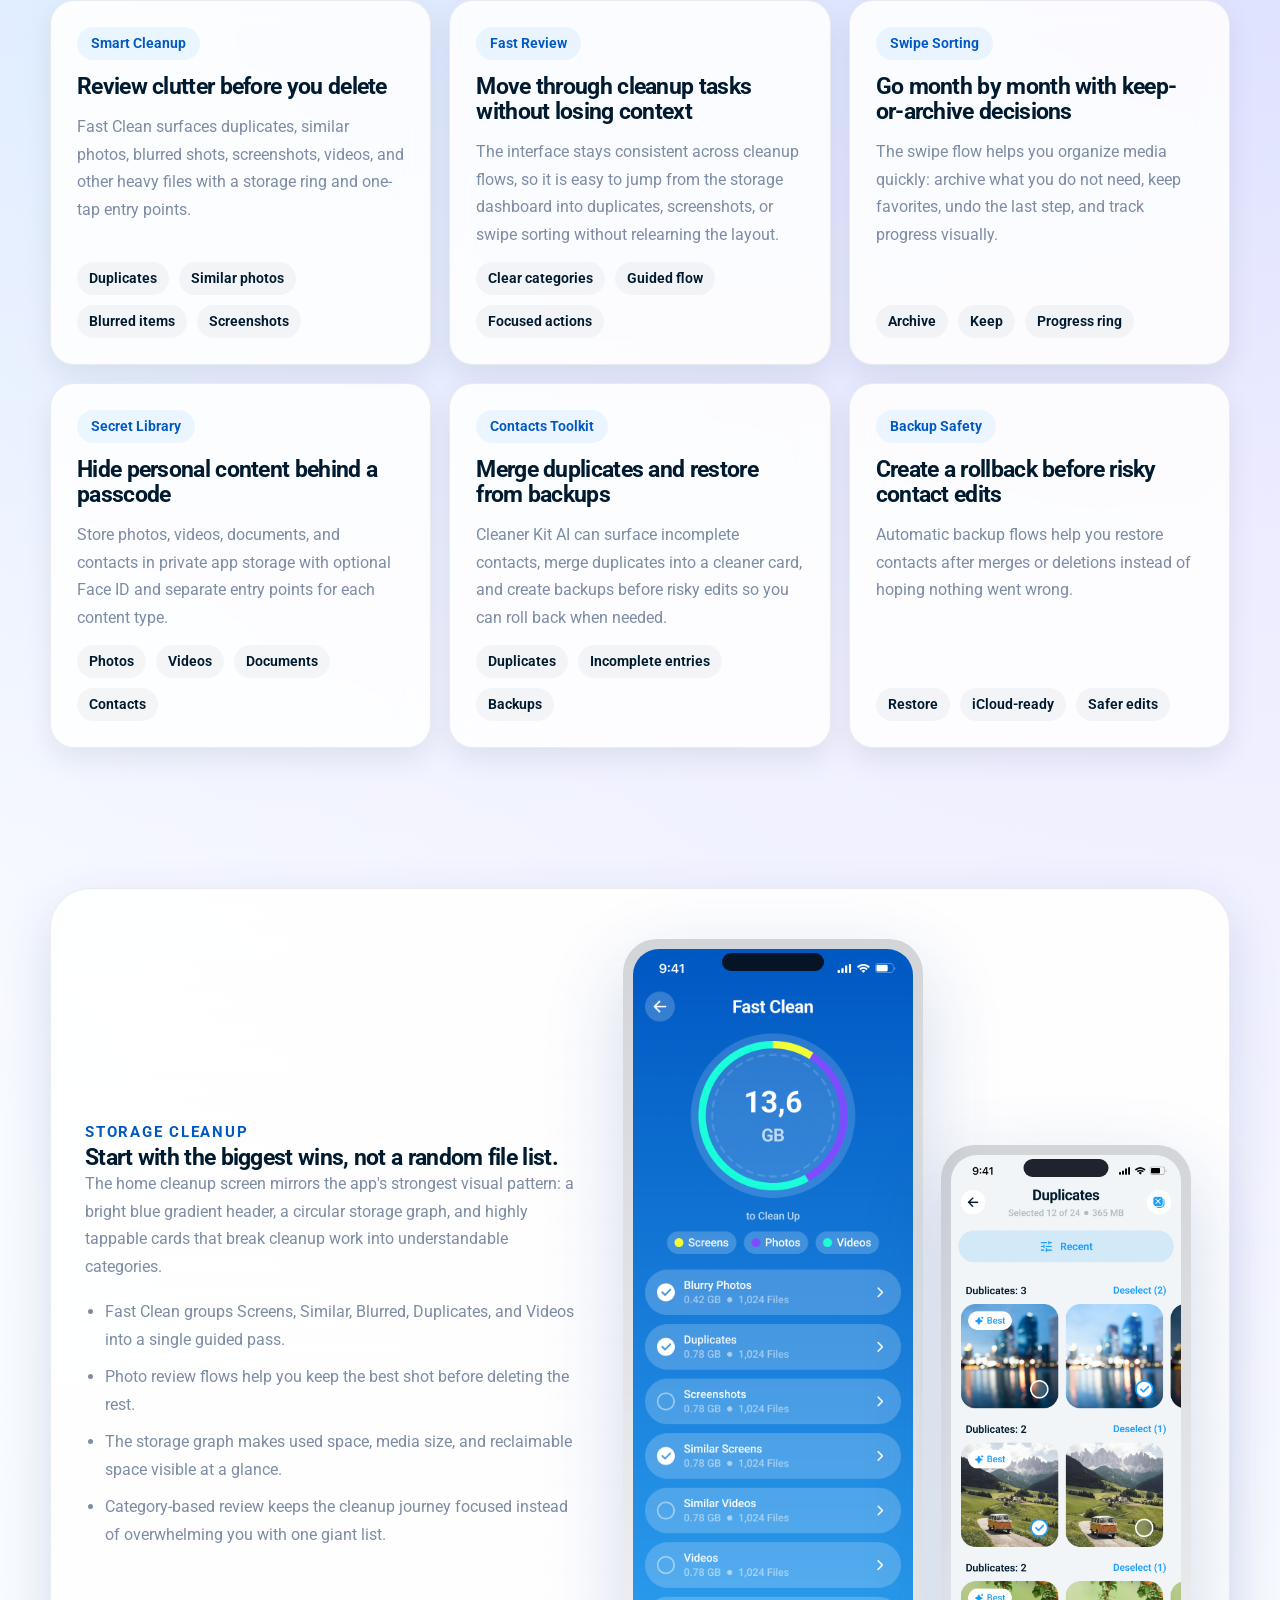
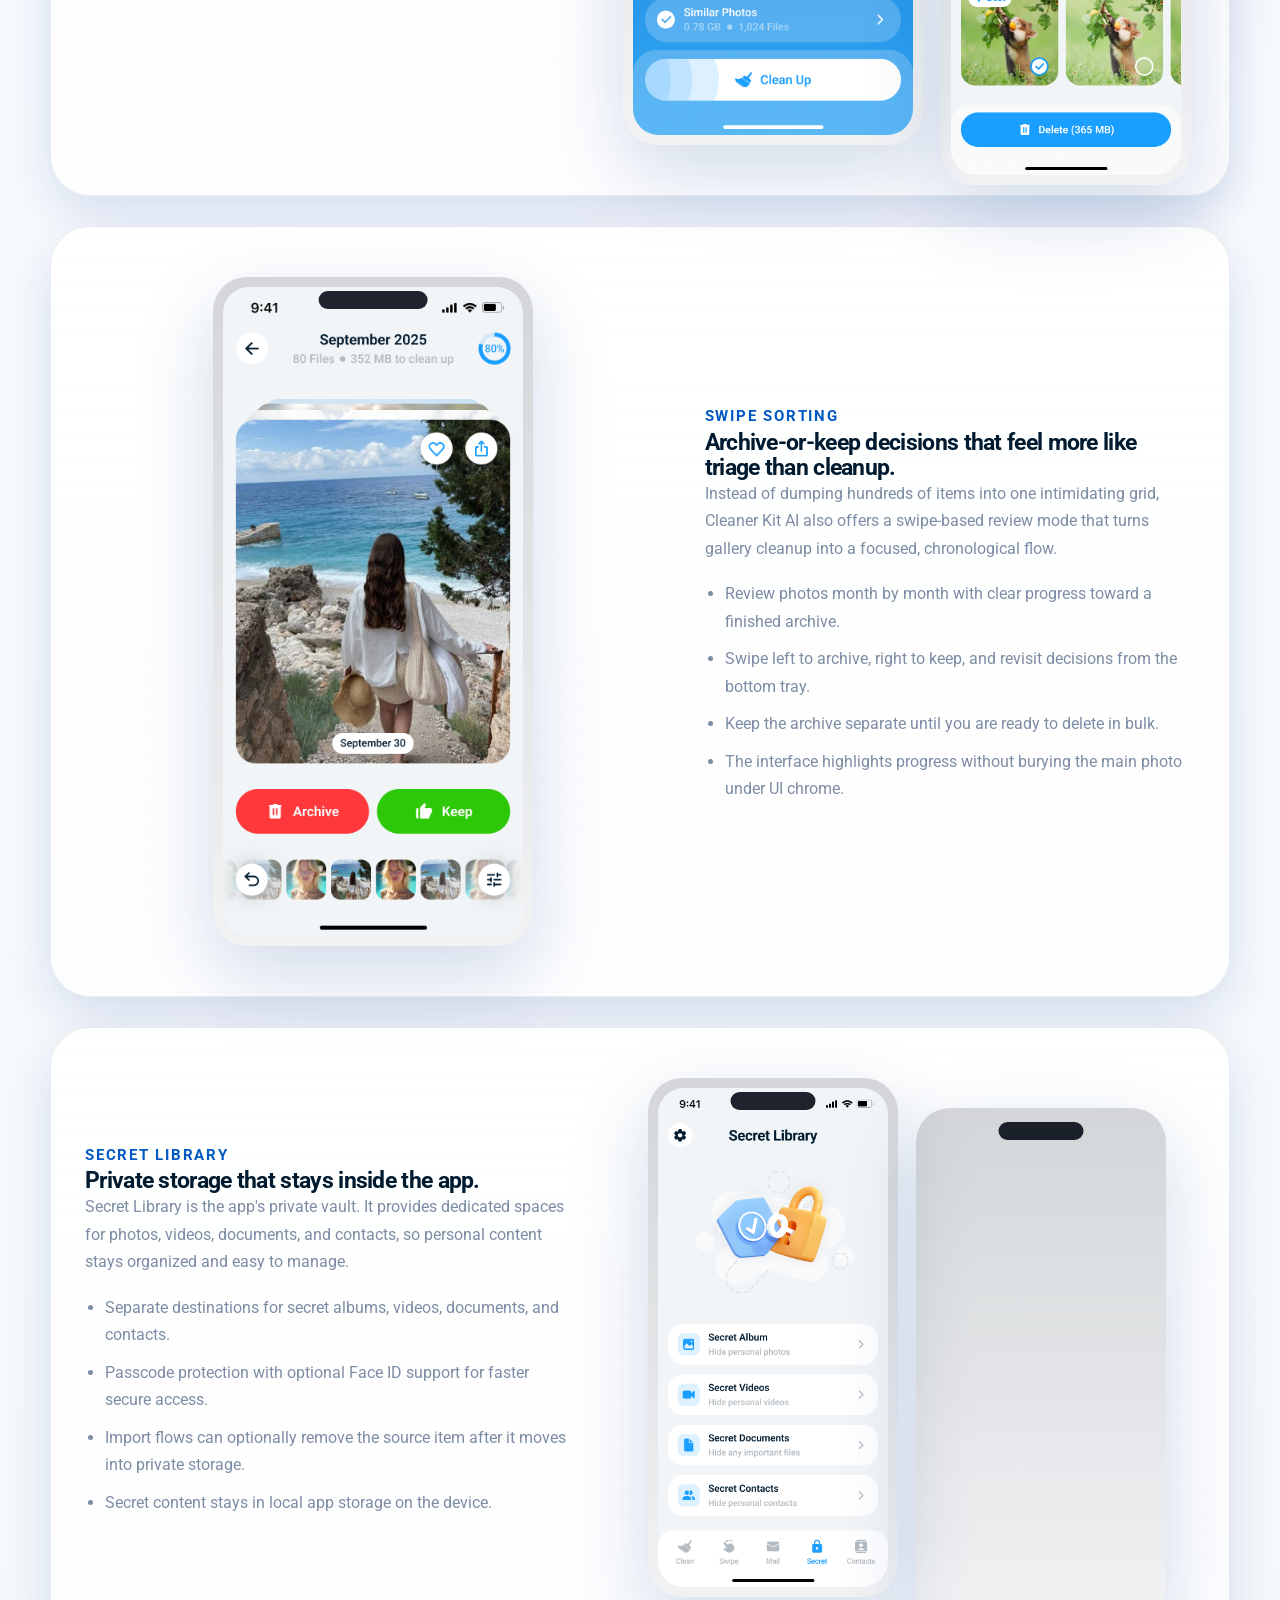
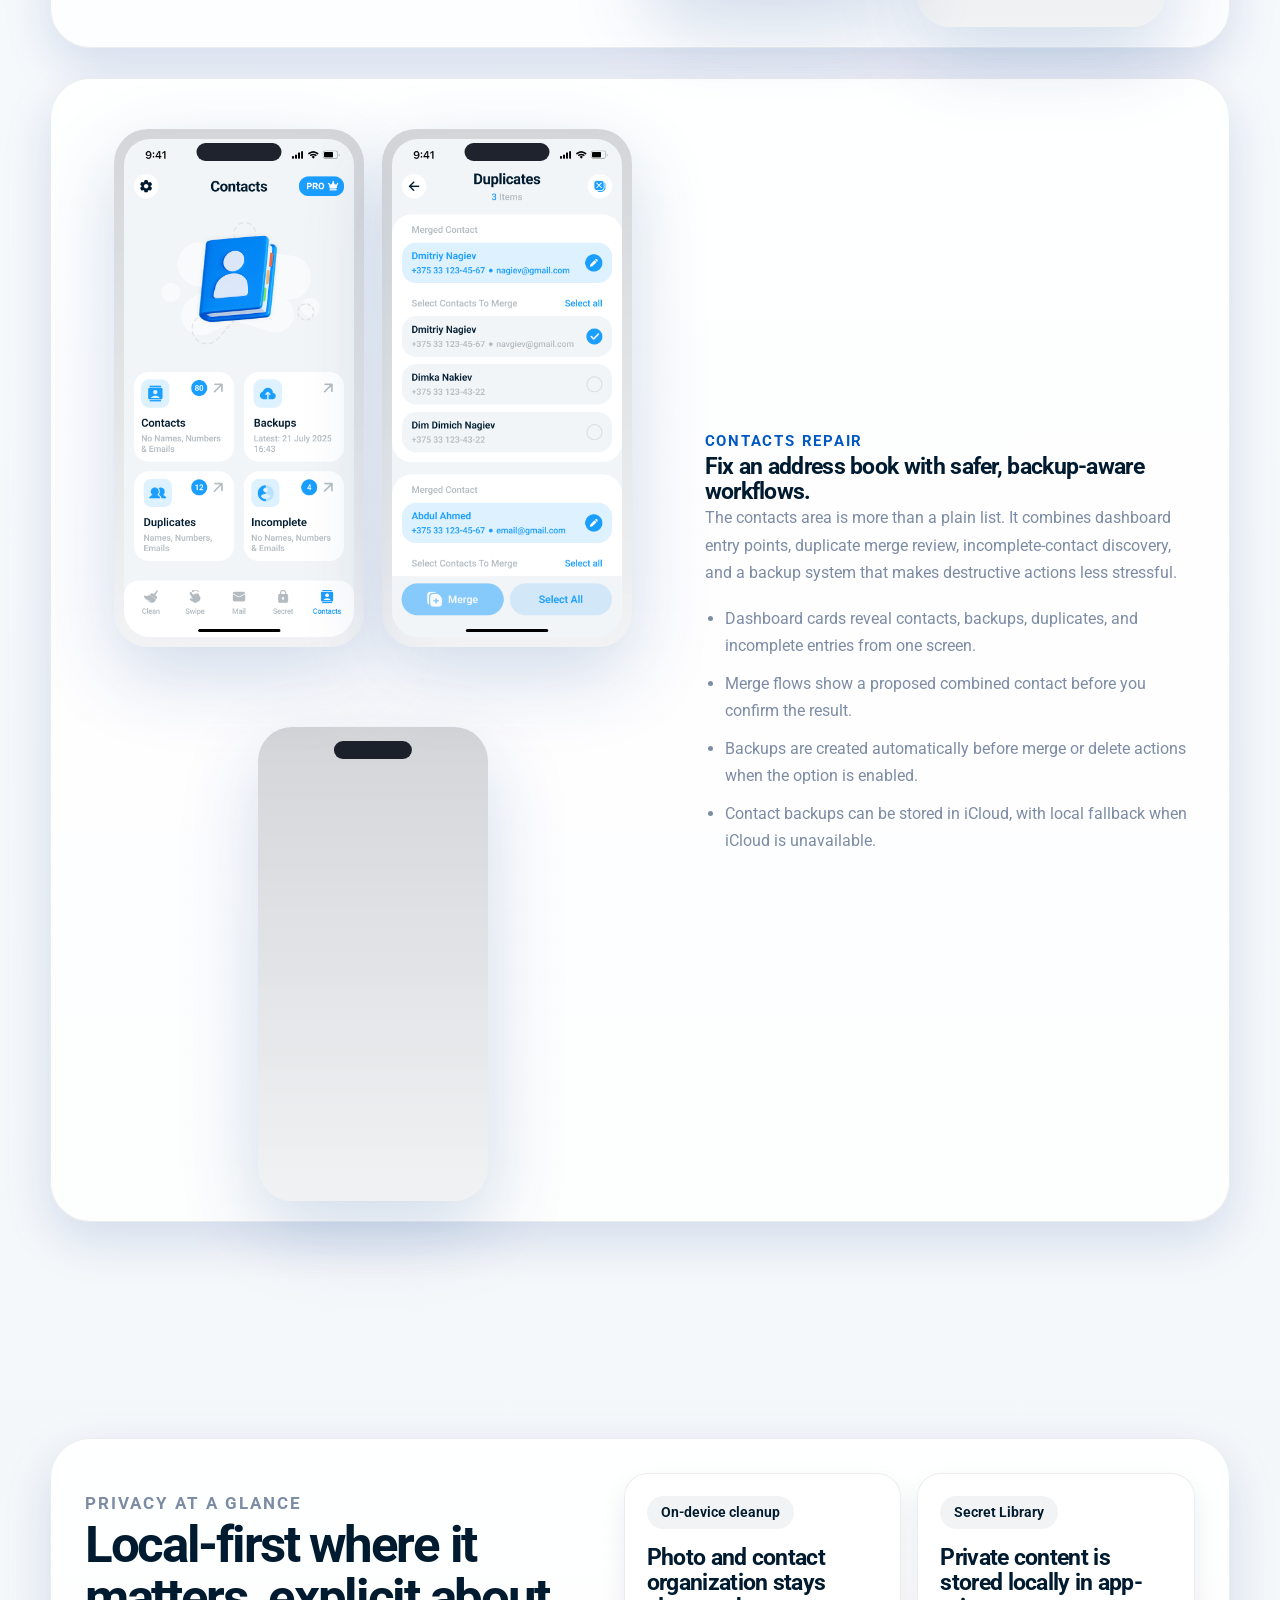
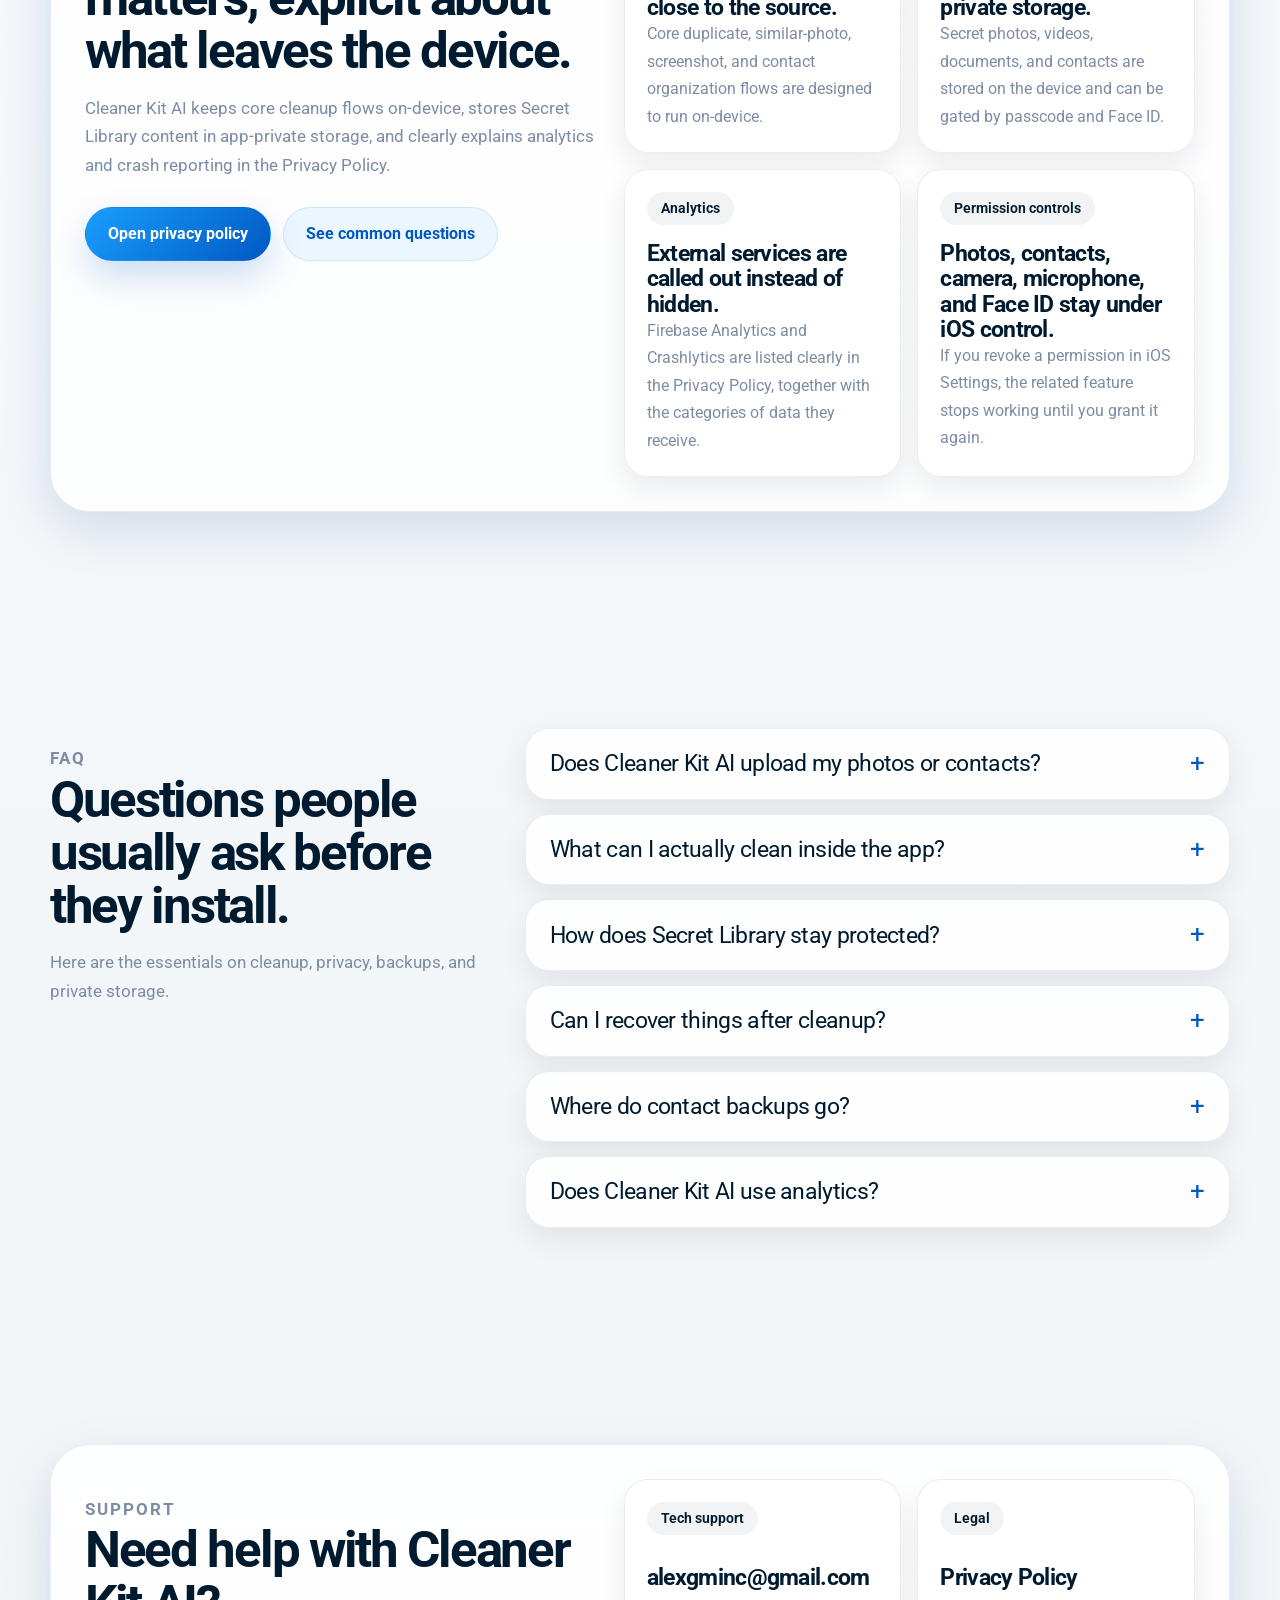
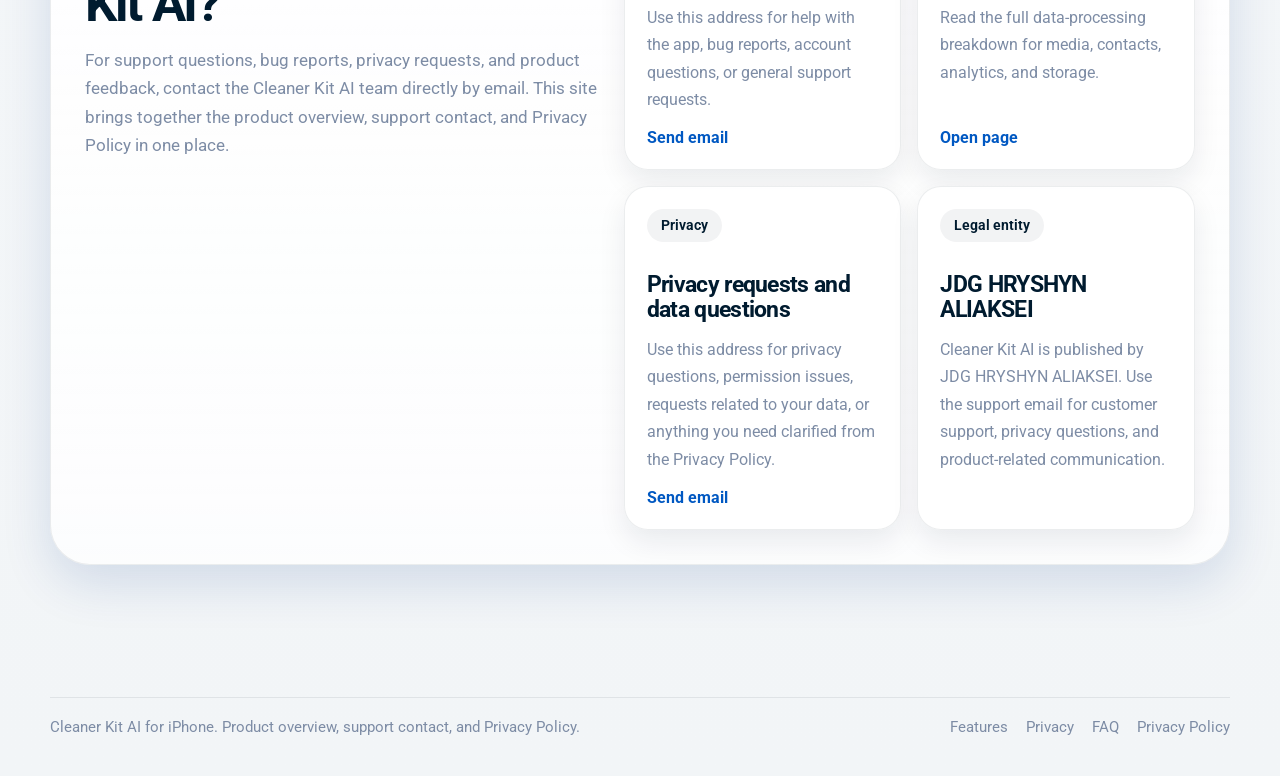
==== commit f4d1ab63: "1" ====
--- a/index.html
+++ b/index.html
@@ -135,11 +135,11 @@
     <section class="section">
       <div class="shell">
         <div class="section-heading">
-          <p class="eyebrow">Feature map</p>
-          <h2>Everything the current app exposes, translated into a launch-ready website structure.</h2>
+          <p class="eyebrow">What you can do</p>
+          <h2>Clear storage, organize contacts, and keep personal files private in one iPhone app.</h2>
           <p>
-            This page is based on the project&apos;s real iOS screens, localized English copy, design
-            tokens, and current privacy behavior instead of generic marketing filler.
+            Cleaner Kit AI combines fast cleanup flows, a private in-app vault, and safer contact
+            tools in one focused mobile experience.
           </p>
         </div>
 
@@ -312,15 +312,15 @@
             <p class="eyebrow">Secret Library</p>
             <h3>Private storage that stays inside the app.</h3>
             <p>
-              Secret Library is the app&apos;s private vault experience. The current build exposes
-              dedicated spaces for photos, videos, documents, and contacts, all wrapped in the same
-              rounded card style used across the rest of the app.
+              Secret Library is the app&apos;s private vault. It provides dedicated spaces for photos,
+              videos, documents, and contacts, so personal content stays organized and easy to
+              manage.
             </p>
             <ul>
               <li>Separate destinations for secret albums, videos, documents, and contacts.</li>
               <li>Passcode protection with optional Face ID support for faster secure access.</li>
               <li>Import flows can optionally remove the source item after it moves into private storage.</li>
-              <li>According to the current codebase, secret content stays in local app storage on the device.</li>
+              <li>Secret content stays in local app storage on the device.</li>
             </ul>
           </div>
 
@@ -362,7 +362,7 @@
               <li>Dashboard cards reveal contacts, backups, duplicates, and incomplete entries from one screen.</li>
               <li>Merge flows show a proposed combined contact before you confirm the result.</li>
               <li>Backups are created automatically before merge or delete actions when the option is enabled.</li>
-              <li>The current privacy policy draft reflects iCloud-based backups with local fallback behavior when needed.</li>
+              <li>Contact backups can be stored in iCloud, with local fallback when iCloud is unavailable.</li>
             </ul>
           </div>
 
@@ -412,9 +412,9 @@
             <p class="eyebrow">Privacy at a glance</p>
             <h2>Local-first where it matters, explicit about what leaves the device.</h2>
             <p>
-              The website and privacy page now align with the current app build: media cleanup happens
-              locally, Secret Library content stays in private app storage, and the legal page
-              explicitly calls out Firebase Analytics and Crashlytics.
+              Cleaner Kit AI keeps core cleanup flows on-device, stores Secret Library content in
+              app-private storage, and clearly explains analytics and crash reporting in the Privacy
+              Policy.
             </p>
             <div class="hero-actions">
               <a class="button button--primary" href="privacy-policy.html">Open privacy policy</a>
@@ -426,7 +426,7 @@
             <article class="security-card">
               <span class="security-card__badge">On-device cleanup</span>
               <h3>Photo and contact organization stays close to the source.</h3>
-              <p>The current codebase performs core duplicate, similar-photo, screenshot, and contacts analysis on the device.</p>
+              <p>Core duplicate, similar-photo, screenshot, and contact organization flows are designed to run on-device.</p>
             </article>
 
             <article class="security-card">
@@ -438,7 +438,7 @@
             <article class="security-card">
               <span class="security-card__badge">Analytics</span>
               <h3>External services are called out instead of hidden.</h3>
-              <p>Firebase Analytics and Crashlytics are documented in the updated policy instead of being buried behind vague legal language.</p>
+              <p>Firebase Analytics and Crashlytics are listed clearly in the Privacy Policy, together with the categories of data they receive.</p>
             </article>
 
             <article class="security-card">
@@ -456,10 +456,9 @@
         <div class="faq-wrap">
           <div class="faq-intro">
             <p class="eyebrow">FAQ</p>
-            <h2>Questions a focused app landing page should answer up front.</h2>
-            <p>
-              These answers are based on the current project, screenshots, localized strings, and the
-              updated privacy policy bundled with this website folder.
+            <h2>Questions people usually ask before they install.</h2>
+            <p>
+              Here are the essentials on cleanup, privacy, backups, and private storage.
             </p>
           </div>
 
@@ -467,26 +466,26 @@
             <details class="faq-item">
               <summary><span>Does Cleaner Kit AI upload my photos or contacts?</span></summary>
               <p>
-                Core cleanup and contact organization flows are local-first in the current codebase.
-                The privacy policy still documents external services such as Firebase Analytics,
-                Crashlytics, and iCloud backups where they apply.
+                Core cleanup and contact organization flows are local-first. Where external services
+                are involved, such as Firebase Analytics, Crashlytics, or iCloud backups, they are
+                described in the Privacy Policy.
               </p>
             </details>
 
             <details class="faq-item">
               <summary><span>What can I actually clean inside the app?</span></summary>
               <p>
-                The current build covers duplicate and similar photos, blurry shots, screenshots,
-                videos, swipe-based archive review, private files in Secret Library, duplicate
-                contacts, incomplete contacts, and backup-aware cleanup flows.
+                Cleaner Kit AI helps you review duplicate and similar photos, blurry shots,
+                screenshots, videos, swipe-based archives, private files in Secret Library,
+                duplicate contacts, incomplete contacts, and contact backups.
               </p>
             </details>
 
             <details class="faq-item">
               <summary><span>How does Secret Library stay protected?</span></summary>
               <p>
-                Secret Library can be protected with a passcode and optional Face ID. The current
-                implementation stores imported private content locally inside the app&apos;s private storage.
+                Secret Library can be protected with a passcode and optional Face ID. Imported
+                private content is stored locally inside the app&apos;s private storage.
               </p>
             </details>
 
@@ -501,17 +500,17 @@
             <details class="faq-item">
               <summary><span>Where do contact backups go?</span></summary>
               <p>
-                The current privacy policy reflects iCloud-backed contact backups, with local on-device
-                fallback behavior when iCloud is unavailable. That makes the contacts feature safer for
-                merge and delete operations.
+                Contact backups may be stored in iCloud when available, with local on-device fallback
+                when iCloud is unavailable. That helps make merge and delete operations safer.
               </p>
             </details>
 
             <details class="faq-item">
               <summary><span>Does Cleaner Kit AI use analytics?</span></summary>
               <p>
-                Yes. The current app integrates Firebase Analytics and Firebase Crashlytics to measure
-                usage and stability. The updated privacy page explains the relevant categories and limits.
+                Yes. Cleaner Kit AI uses Firebase Analytics and Firebase Crashlytics to understand
+                product usage and app stability. The Privacy Policy explains the categories of data
+                involved and the limits described for those services.
               </p>
             </details>
           </div>
@@ -526,9 +525,9 @@
             <p class="eyebrow">Support</p>
             <h2>Need help with Cleaner Kit AI?</h2>
             <p>
-              For support questions, bug reports, privacy requests, and product feedback, you can
-              contact the Cleaner Kit AI support address directly by email. This standalone site
-              includes the main product overview, support contact, and Privacy Policy in one place.
+              For support questions, bug reports, privacy requests, and product feedback, contact
+              the Cleaner Kit AI team directly by email. This site brings together the product
+              overview, support contact, and Privacy Policy in one place.
             </p>
           </div>
 
@@ -553,14 +552,18 @@
               <span class="support-card__arrow">Open page</span>
             </a>
 
-            <div class="support-card">
-              <span class="support-card__kicker">Assets</span>
-              <strong>Local brand and screenshot bundle</strong>
-              <p>
-                The website uses a copied app icon, local Roboto font assets, and the selected App Store
-                screenshots so the Pages version does not depend on project-relative runtime resources.
-              </p>
-            </div>
+            <a
+              class="support-card"
+              href="mailto:alexgminc@gmail.com?subject=Cleaner%20Kit%20AI%20Privacy%20Request"
+            >
+              <span class="support-card__kicker">Privacy</span>
+              <strong>Privacy requests and data questions</strong>
+              <p>
+                Use this address for privacy questions, permission issues, requests related to your
+                data, or anything you need clarified from the Privacy Policy.
+              </p>
+              <span class="support-card__arrow">Send email</span>
+            </a>
 
             <div class="support-card">
               <span class="support-card__kicker">Legal entity</span>
@@ -578,7 +581,7 @@
 
   <footer class="site-footer">
     <div class="shell footer-inner">
-      <p>Cleaner Kit AI for iPhone. Static website bundle prepared for GitHub Pages.</p>
+      <p>Cleaner Kit AI for iPhone. Product overview, support contact, and Privacy Policy.</p>
 
       <div class="footer-links">
         <a href="#features">Features</a>
